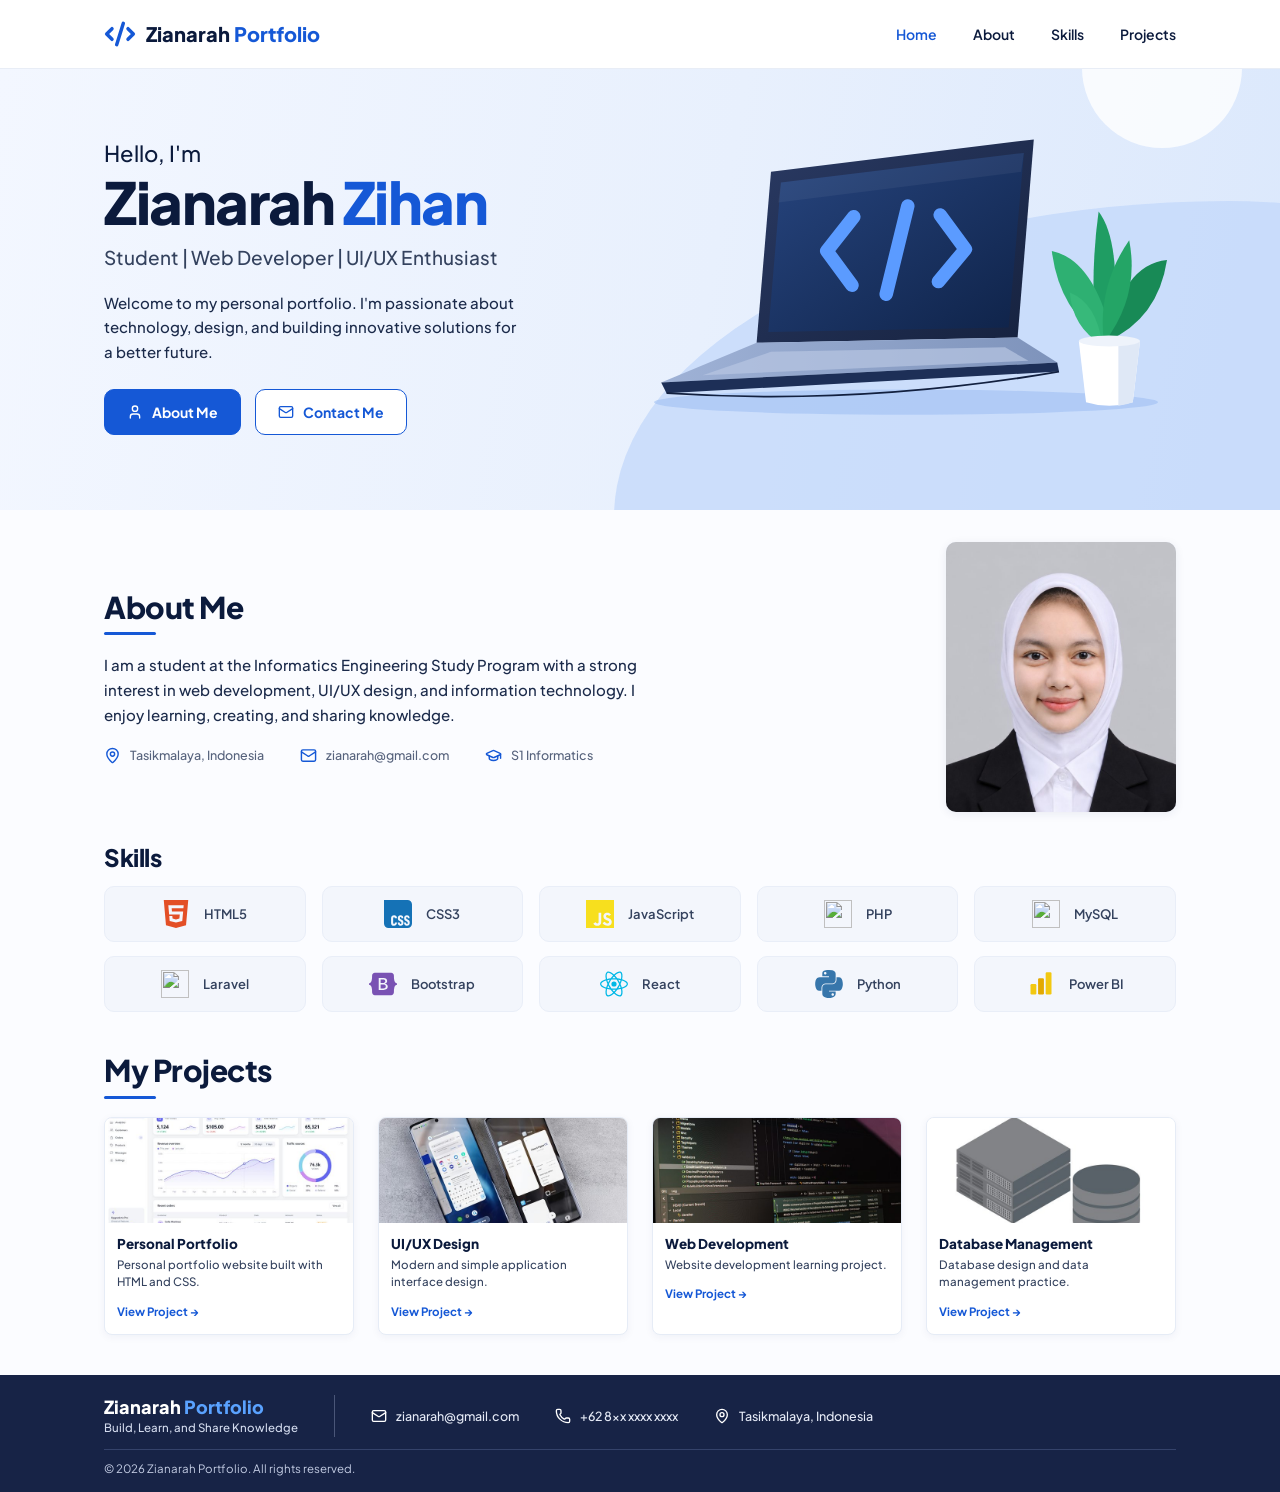
==== index.html @ 9c4b10d5 "Add files via upload" ====
<!DOCTYPE html>
<html lang="en">
<head>
    <meta charset="UTF-8">
    <meta name="viewport" content="width=device-width, initial-scale=1.0">
    <title>Zianarah Portfolio</title>

    <link rel="preconnect" href="https://fonts.googleapis.com">
    <link rel="preconnect" href="https://fonts.gstatic.com" crossorigin>
    <link href="https://fonts.googleapis.com/css2?family=Plus+Jakarta+Sans:wght@400;500;600;700;800&display=swap" rel="stylesheet">
    <link rel="stylesheet" href="css/style.css">
</head>

<body>

    <!-- HEADER -->
    <header class="zianarah_header" id="zianarah_home">
        <div class="zianarah_header_inner">

            <a href="#zianarah_home" class="zianarah_logo">
                <img src="images/icons/logo-code.svg" alt="" class="zianarah_logo_icon">
                <span>Zianarah <em>Portfolio</em></span>
            </a>

            <nav class="zianarah_menu">
                <ul>
                    <li><a href="#zianarah_home" class="zianarah_active">Home</a></li>
                    <li><a href="#zianarah_about">About</a></li>
                    <li><a href="#zianarah_skills">Skills</a></li>
                    <li><a href="#zianarah_projects">Projects</a></li>
                </ul>
            </nav>

        </div>
    </header>


    <!-- HERO -->
    <section class="zianarah_hero">
        <div class="zianarah_hero_inner">

            <div class="zianarah_hero_text">
                <p class="zianarah_intro">Hello, I'm</p>
                <h1>Zianarah <span>Zihan</span></h1>
                <h3>Student | Web Developer | UI/UX Enthusiast</h3>
                <p class="zianarah_description">
                    Welcome to my personal portfolio. I'm passionate about
                    technology, design, and building innovative solutions
                    for a better future.
                </p>

                <div class="zianarah_hero_buttons">
                    <a href="#zianarah_about" class="zianarah_button">
                        <img src="images/icons/user-white.svg" alt="">About Me
                    </a>
                    <a href="mailto:zianarah@gmail.com" class="zianarah_button_outline">
                        <img src="images/icons/mail-blue.svg" alt="">Contact Me
                    </a>
                </div>
            </div>

            <div class="zianarah_hero_image">
                <img src="images/hero-laptop.svg" alt="Laptop with code symbol and a plant">
            </div>

        </div>
    </section>


    <!-- ABOUT ME -->
    <section class="zianarah_about" id="zianarah_about">
        <div class="zianarah_container zianarah_about_inner">

            <div class="zianarah_about_text">
                <h2 class="zianarah_title">About Me</h2>
                <p>
                    I am a student at the Informatics Engineering Study Program
                    with a strong interest in web development, UI/UX design,
                    and information technology. I enjoy learning, creating,
                    and sharing knowledge.
                </p>

                <ul class="zianarah_information">
                    <li><img src="images/icons/pin-blue.svg" alt="">Tasikmalaya, Indonesia</li>
                    <li><img src="images/icons/mail-blue.svg" alt="">zianarah@gmail.com</li>
                    <li><img src="images/icons/cap-blue.svg" alt="">S1 Informatics</li>
                </ul>
            </div>

            <div class="zianarah_profile">
                <img src="images/foto-zianarah.jpg" alt="Photo of Zianarah Zihan">
            </div>

        </div>
    </section>


    <!-- SKILLS -->
    <section class="zianarah_skills" id="zianarah_skills">
        <div class="zianarah_container">

            <h2 class="zianarah_title zianarah_title_plain">Skills</h2>

            <div class="zianarah_skill_container">
                <div class="zianarah_skill_card"><img src="images/icons/html5.svg" alt="">HTML5</div>
                <div class="zianarah_skill_card"><img src="images/icons/css3.svg" alt="">CSS3</div>
                <div class="zianarah_skill_card"><img src="images/icons/javascript.svg" alt="">JavaScript</div>
                <div class="zianarah_skill_card"><img src="images/icons/php.svg" alt="">PHP</div>
                <div class="zianarah_skill_card"><img src="images/icons/mysql.svg" alt="">MySQL</div>
                <div class="zianarah_skill_card"><img src="images/icons/laravel.svg" alt="">Laravel</div>
                <div class="zianarah_skill_card"><img src="images/icons/bootstrap.svg" alt="">Bootstrap</div>
                <div class="zianarah_skill_card"><img src="images/icons/react.svg" alt="">React</div>
                <div class="zianarah_skill_card"><img src="images/icons/python.svg" alt="">Python</div>
                <div class="zianarah_skill_card"><img src="images/icons/powerbi.svg" alt="">Power BI</div>
            </div>

        </div>
    </section>


    <!-- PROJECTS -->
    <section class="zianarah_projects" id="zianarah_projects">
        <div class="zianarah_container">

            <h2 class="zianarah_title">My Projects</h2>

            <div class="zianarah_project_container">

                <div class="zianarah_project_card">
                    <img src="images/project1.jpg" alt="Personal Portfolio">
                    <div class="zianarah_project_info">
                        <h3>Personal Portfolio</h3>
                        <p>Personal portfolio website built with HTML and CSS.</p>
                        <a href="#zianarah_home">View Project &rarr;</a>
                    </div>
                </div>

                <div class="zianarah_project_card">
                    <img src="images/project2.jpg" alt="UI/UX Design">
                    <div class="zianarah_project_info">
                        <h3>UI/UX Design</h3>
                        <p>Modern and simple application interface design.</p>
                        <a href="#zianarah_home">View Project &rarr;</a>
                    </div>
                </div>

                <div class="zianarah_project_card">
                    <img src="images/project3.jpg" alt="Web Development">
                    <div class="zianarah_project_info">
                        <h3>Web Development</h3>
                        <p>Website development learning project.</p>
                        <a href="#zianarah_home">View Project &rarr;</a>
                    </div>
                </div>

                <div class="zianarah_project_card">
                    <img src="images/project4.jpg" alt="Database Management">
                    <div class="zianarah_project_info">
                        <h3>Database Management</h3>
                        <p>Database design and data management practice.</p>
                        <a href="#zianarah_home">View Project &rarr;</a>
                    </div>
                </div>

            </div>

        </div>
    </section>


    <!-- FOOTER -->
    <footer class="zianarah_footer">
        <div class="zianarah_container">

            <div class="zianarah_footer_content">
                <div class="zianarah_footer_brand">
                    <h3>Zianarah <span>Portfolio</span></h3>
                    <p>Build, Learn, and Share Knowledge</p>
                </div>

                <ul class="zianarah_footer_contact">
                    <li><img src="images/icons/mail-white.svg" alt="">zianarah@gmail.com</li>
                    <li><img src="images/icons/phone-white.svg" alt="">+62 8xx xxxx xxxx</li>
                    <li><img src="images/icons/pin-white.svg" alt="">Tasikmalaya, Indonesia</li>
                </ul>
            </div>

            <p class="zianarah_copyright">&copy; 2026 Zianarah Portfolio. All rights reserved.</p>

        </div>
    </footer>

</body>
</html>
---- css/style.css ----
/* ==========================================
   PORTFOLIO ZIANARAH ZIHAN
   Semua class dan id memakai awalan "zianarah_"
========================================== */

/* ---------- RESET & DASAR ---------- */
* {
    margin: 0;
    padding: 0;
    box-sizing: border-box;
}

html {
    scroll-behavior: smooth;
    scroll-padding-top: 76px;
}

body {
    font-family: "Plus Jakarta Sans", "Segoe UI", Arial, sans-serif;
    background-color: #fbfcff;
    color: #0f1b3d;
    line-height: 1.6;
}

img {
    max-width: 100%;
    display: block;
}

ul {
    list-style: none;
}

a:focus-visible {
    outline: 3px solid #1558d6;
    outline-offset: 3px;
}

.zianarah_container {
    width: 100%;
    max-width: 1120px;
    margin: 0 auto;
    padding: 0 24px;
}


/* ---------- HEADER ---------- */
.zianarah_header {
    position: sticky;
    top: 0;
    z-index: 100;
    height: 68px;
    background-color: #ffffff;
    box-shadow: 0 1px 0 #e8edf6;
}

.zianarah_header_inner {
    max-width: 1120px;
    height: 100%;
    margin: 0 auto;
    padding: 0 24px;
    display: flex;
    align-items: center;
    justify-content: space-between;
}

.zianarah_logo {
    display: flex;
    align-items: center;
    gap: 10px;
    text-decoration: none;
    font-size: 20px;
    font-weight: 800;
    color: #0b1a3c;
}

.zianarah_logo_icon {
    width: 32px;
    height: 32px;
}

.zianarah_logo em {
    font-style: normal;
    color: #1558d6;
}

.zianarah_menu ul {
    display: flex;
    gap: 36px;
}

.zianarah_menu a {
    text-decoration: none;
    font-size: 14px;
    font-weight: 600;
    color: #0b1a3c;
    transition: color 0.2s;
}

.zianarah_menu a:hover,
.zianarah_menu a.zianarah_active {
    color: #1558d6;
}


/* ---------- HERO ---------- */
.zianarah_hero {
    position: relative;
    overflow: hidden;
    background: linear-gradient(100deg, #f3f7ff 0%, #e8f0fd 55%, #dbe8fc 100%);
}

/* bentuk lengkung biru di sisi kanan */
.zianarah_hero::before {
    content: "";
    position: absolute;
    left: 48%;
    top: 30%;
    width: 80%;
    height: 130%;
    background-color: #c3d8fb;
    border-radius: 60% 40% 0 0 / 55% 45% 0 0;
    opacity: 0.75;
}

.zianarah_hero::after {
    content: "";
    position: absolute;
    right: 3%;
    top: -80px;
    width: 160px;
    height: 160px;
    background-color: #ffffff;
    border-radius: 50%;
    opacity: 0.8;
}

.zianarah_hero_inner {
    position: relative;
    z-index: 1;
    max-width: 1120px;
    margin: 0 auto;
    padding: 48px 24px 52px;
    display: flex;
    align-items: center;
    justify-content: space-between;
    gap: 30px;
}

.zianarah_hero_text {
    flex: 1;
    max-width: 520px;
}

.zianarah_intro {
    font-size: 22px;
    font-weight: 500;
    color: #0b1a3c;
    line-height: 1.3;
}

.zianarah_hero h1 {
    font-size: 58px;
    line-height: 1.15;
    font-weight: 800;
    letter-spacing: -1.5px;
    color: #0b1a3c;
    margin: 2px 0 6px;
}

.zianarah_hero h1 span {
    color: #1558d6;
}

.zianarah_hero h3 {
    font-size: 19px;
    font-weight: 500;
    color: #34425e;
    margin-bottom: 18px;
}

.zianarah_description {
    font-size: 15px;
    font-weight: 500;
    line-height: 1.65;
    color: #1b2a4a;
    max-width: 420px;
    margin-bottom: 24px;
}

.zianarah_hero_buttons {
    display: flex;
    flex-wrap: wrap;
    gap: 14px;
}

.zianarah_button,
.zianarah_button_outline {
    display: inline-flex;
    align-items: center;
    gap: 9px;
    padding: 11px 22px;
    border-radius: 10px;
    font-size: 14px;
    font-weight: 700;
    text-decoration: none;
    transition: transform 0.2s, background-color 0.2s;
}

.zianarah_button img,
.zianarah_button_outline img {
    width: 16px;
    height: 16px;
}

.zianarah_button {
    background-color: #1558d6;
    color: #ffffff;
    border: 1.5px solid #1558d6;
}

.zianarah_button:hover {
    background-color: #0f46b0;
    transform: translateY(-2px);
}

.zianarah_button_outline {
    background-color: #ffffff;
    color: #1558d6;
    border: 1.5px solid #1558d6;
}

.zianarah_button_outline:hover {
    background-color: #eef4ff;
    transform: translateY(-2px);
}

.zianarah_hero_image {
    flex: 0 0 540px;
    max-width: 540px;
}

.zianarah_hero_image img {
    width: 100%;
    height: auto;
}


/* ---------- JUDUL SECTION ---------- */
.zianarah_title {
    font-size: 30px;
    font-weight: 800;
    letter-spacing: -0.5px;
    color: #0b1a3c;
    line-height: 1.25;
    margin-bottom: 18px;
}

/* garis biru kecil di bawah judul */
.zianarah_title::after {
    content: "";
    display: block;
    width: 52px;
    height: 3px;
    margin-top: 6px;
    background-color: #1558d6;
    border-radius: 3px;
}

.zianarah_title_plain {
    font-size: 24px;
    margin-bottom: 14px;
}

.zianarah_title_plain::after {
    display: none;
}


/* ---------- ABOUT ME ---------- */
.zianarah_about {
    padding: 32px 0 8px;
}

.zianarah_about_inner {
    display: flex;
    align-items: center;
    justify-content: space-between;
    gap: 40px;
}

.zianarah_about_text {
    flex: 1;
    max-width: 560px;
}

.zianarah_about_text p {
    font-size: 15px;
    font-weight: 500;
    line-height: 1.65;
    color: #1b2a4a;
    margin-bottom: 18px;
}

.zianarah_information {
    display: flex;
    flex-wrap: wrap;
    gap: 10px 36px;
}

.zianarah_information li {
    display: flex;
    align-items: center;
    gap: 9px;
    font-size: 12.5px;
    font-weight: 500;
    color: #56627c;
}

.zianarah_information img {
    width: 17px;
    height: 17px;
}

.zianarah_profile {
    flex: 0 0 230px;
    height: 270px;
    border-radius: 10px;
    overflow: hidden;
    background-color: #dfe5f2;
    box-shadow: 0 2px 10px rgba(21, 40, 90, 0.08);
}

.zianarah_profile img {
    width: 100%;
    height: 100%;
    object-fit: cover;
    object-position: center top;
}


/* ---------- SKILLS ---------- */
.zianarah_skills {
    padding: 22px 0 14px;
}

.zianarah_skill_container {
    display: grid;
    grid-template-columns: repeat(5, 1fr);
    gap: 14px 16px;
}

.zianarah_skill_card {
    height: 56px;
    display: flex;
    align-items: center;
    justify-content: center;
    gap: 14px;
    background-color: #f3f6fc;
    border: 1px solid #e9eef8;
    border-radius: 10px;
    font-size: 13px;
    font-weight: 600;
    color: #34425e;
    transition: transform 0.2s, box-shadow 0.2s;
}

.zianarah_skill_card img {
    width: 28px;
    height: 28px;
}

.zianarah_skill_card:hover {
    transform: translateY(-3px);
    box-shadow: 0 6px 16px rgba(21, 88, 214, 0.1);
}


/* ---------- PROJECTS ---------- */
.zianarah_projects {
    padding: 26px 0 40px;
}

.zianarah_project_container {
    display: grid;
    grid-template-columns: repeat(4, minmax(0, 1fr));
    gap: 24px;
}

.zianarah_project_card {
    background-color: #ffffff;
    border: 1px solid #e6ecf6;
    border-radius: 8px;
    overflow: hidden;
    box-shadow: 0 2px 8px rgba(21, 40, 90, 0.05);
    transition: transform 0.2s, box-shadow 0.2s;
}

.zianarah_project_card:hover {
    transform: translateY(-4px);
    box-shadow: 0 8px 20px rgba(21, 40, 90, 0.1);
}

.zianarah_project_card img {
    width: 100%;
    height: 105px;
    object-fit: cover;
}

.zianarah_project_info {
    padding: 10px 12px 12px;
}

.zianarah_project_info h3 {
    font-size: 13.5px;
    font-weight: 800;
    color: #0b1a3c;
    margin-bottom: 2px;
}

.zianarah_project_info p {
    font-size: 11.5px;
    font-weight: 500;
    line-height: 1.5;
    color: #34425e;
    margin-bottom: 6px;
}

.zianarah_project_info a {
    font-size: 11.5px;
    font-weight: 700;
    color: #1558d6;
    text-decoration: none;
}

.zianarah_project_info a:hover {
    text-decoration: underline;
}


/* ---------- FOOTER ---------- */
.zianarah_footer {
    background-color: #172346;
    color: #ffffff;
    padding: 20px 0 14px;
}

.zianarah_footer_content {
    display: flex;
    align-items: center;
    gap: 36px;
    padding-bottom: 12px;
}

.zianarah_footer_brand {
    padding-right: 36px;
    border-right: 1.5px solid #4a5678;
}

.zianarah_footer_brand h3 {
    font-size: 18px;
    font-weight: 800;
    line-height: 1.3;
    color: #ffffff;
}

.zianarah_footer_brand h3 span {
    color: #5aa2ff;
}

.zianarah_footer_brand p {
    font-size: 11.5px;
    font-weight: 500;
    color: #d3dbee;
}

.zianarah_footer_contact {
    display: flex;
    flex-wrap: wrap;
    gap: 10px 36px;
}

.zianarah_footer_contact li {
    display: flex;
    align-items: center;
    gap: 9px;
    font-size: 12.5px;
    font-weight: 500;
    color: #e6ebf7;
}

.zianarah_footer_contact img {
    width: 16px;
    height: 16px;
}

.zianarah_copyright {
    border-top: 1px solid #34426a;
    padding-top: 10px;
    font-size: 11.5px;
    color: #c4cde4;
}


/* ---------- RESPONSIVE TABLET ---------- */
@media screen and (max-width: 960px) {
    .zianarah_hero_inner {
        flex-direction: column-reverse;
        text-align: center;
        padding-top: 36px;
    }

    .zianarah_hero_text {
        max-width: 560px;
    }

    .zianarah_description {
        margin-left: auto;
        margin-right: auto;
    }

    .zianarah_hero_buttons {
        justify-content: center;
    }

    .zianarah_hero_image {
        flex: none;
        width: 100%;
        max-width: 440px;
    }

    .zianarah_skill_container {
        grid-template-columns: repeat(3, 1fr);
    }

    .zianarah_project_container {
        grid-template-columns: repeat(2, minmax(0, 1fr));
    }
}


/* ---------- RESPONSIVE HP ---------- */
@media screen and (max-width: 600px) {
    .zianarah_header {
        height: auto;
    }

    .zianarah_header_inner {
        flex-direction: column;
        gap: 8px;
        padding: 12px 16px;
    }

    .zianarah_menu ul {
        gap: 22px;
    }

    .zianarah_hero h1 {
        font-size: 40px;
    }

    .zianarah_about_inner {
        flex-direction: column-reverse;
        align-items: flex-start;
    }

    .zianarah_profile {
        flex: none;
        width: 100%;
        max-width: 260px;
        height: auto;
        aspect-ratio: 230 / 270;
    }

    .zianarah_skill_container {
        grid-template-columns: repeat(2, 1fr);
    }

    .zianarah_project_container {
        grid-template-columns: 1fr;
    }

    .zianarah_footer_content {
        flex-direction: column;
        align-items: flex-start;
        gap: 14px;
    }

    .zianarah_footer_brand {
        padding-right: 0;
        border-right: 0;
    }
}
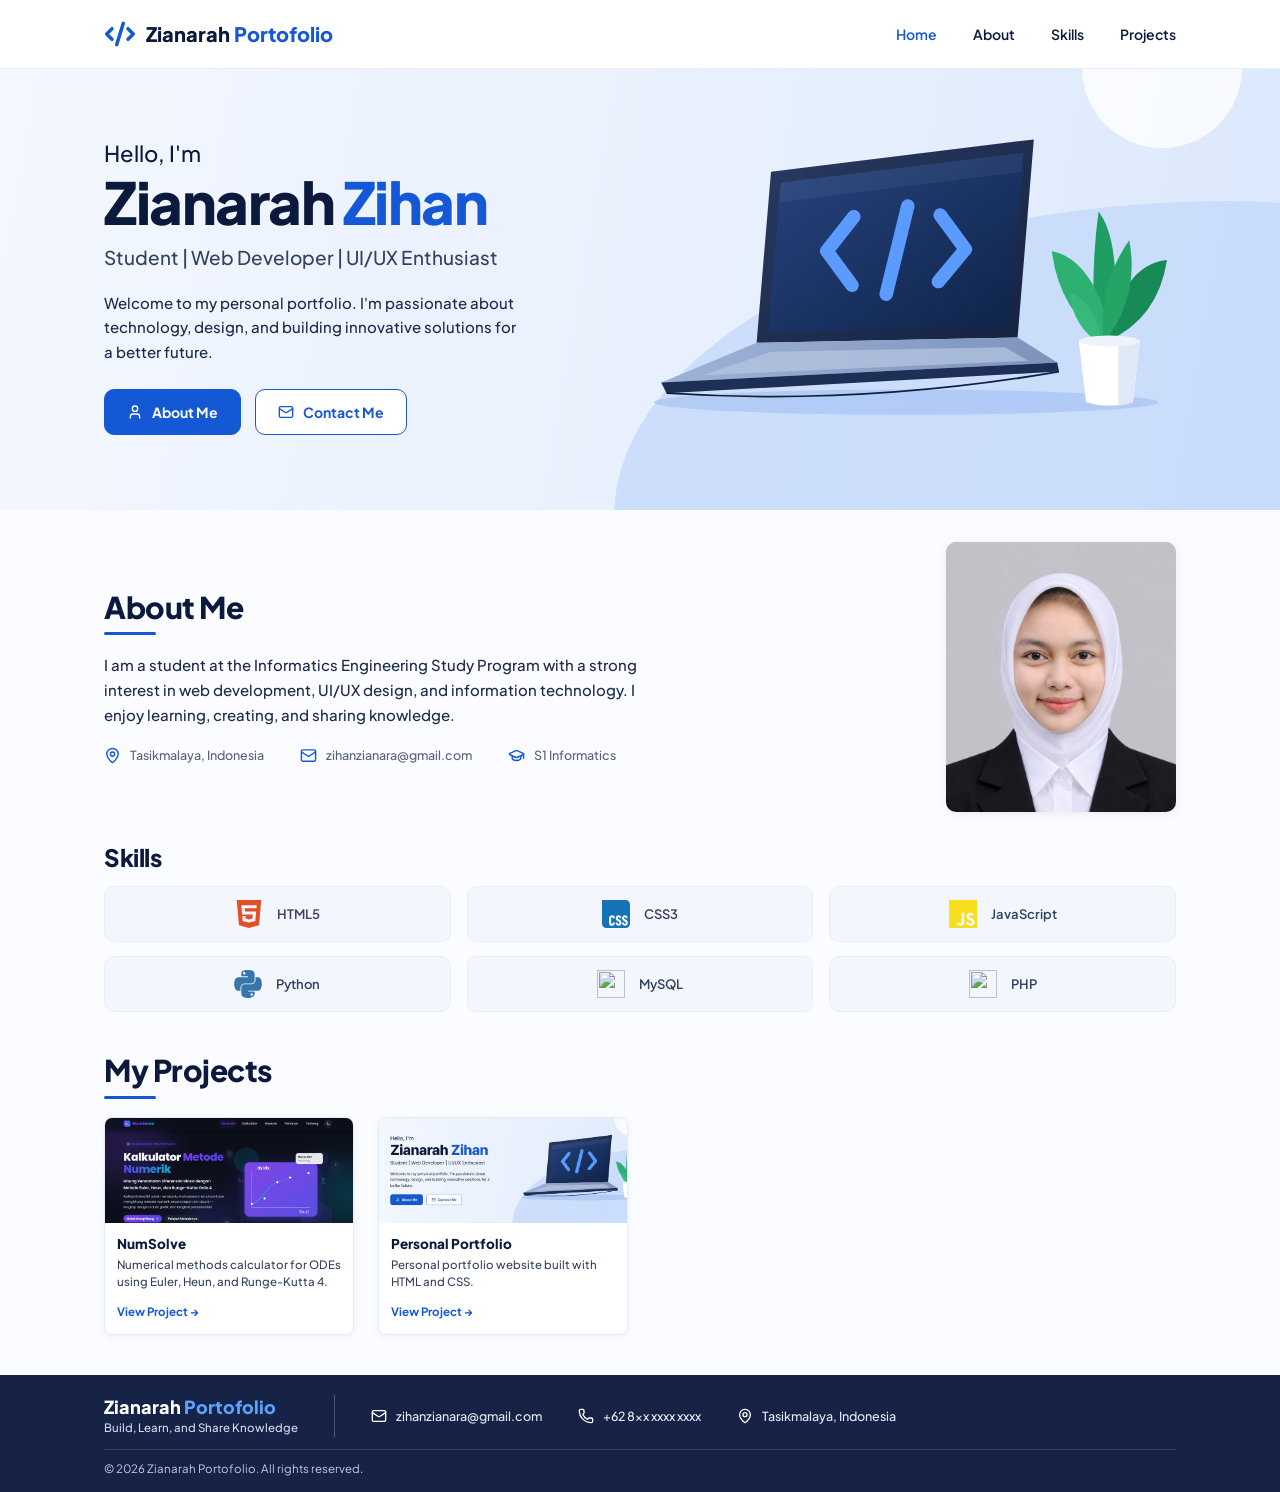
==== commit 83ebfc62: "Add files via upload" ====
--- a/index.html
+++ b/index.html
@@ -3,7 +3,7 @@
 <head>
     <meta charset="UTF-8">
     <meta name="viewport" content="width=device-width, initial-scale=1.0">
-    <title>Zianarah Portfolio</title>
+    <title>Zianarah Portofolio</title>
 
     <link rel="preconnect" href="https://fonts.googleapis.com">
     <link rel="preconnect" href="https://fonts.gstatic.com" crossorigin>
@@ -19,7 +19,7 @@
 
             <a href="#zianarah_home" class="zianarah_logo">
                 <img src="images/icons/logo-code.svg" alt="" class="zianarah_logo_icon">
-                <span>Zianarah <em>Portfolio</em></span>
+                <span>Zianarah <em>Portofolio</em></span>
             </a>
 
             <nav class="zianarah_menu">
@@ -53,7 +53,7 @@
                     <a href="#zianarah_about" class="zianarah_button">
                         <img src="images/icons/user-white.svg" alt="">About Me
                     </a>
-                    <a href="mailto:zianarah@gmail.com" class="zianarah_button_outline">
+                    <a href="mailto:zihanzianara@gmail.com" class="zianarah_button_outline">
                         <img src="images/icons/mail-blue.svg" alt="">Contact Me
                     </a>
                 </div>
@@ -82,7 +82,7 @@
 
                 <ul class="zianarah_information">
                     <li><img src="images/icons/pin-blue.svg" alt="">Tasikmalaya, Indonesia</li>
-                    <li><img src="images/icons/mail-blue.svg" alt="">zianarah@gmail.com</li>
+                    <li><img src="images/icons/mail-blue.svg" alt="">zihanzianara@gmail.com</li>
                     <li><img src="images/icons/cap-blue.svg" alt="">S1 Informatics</li>
                 </ul>
             </div>
@@ -105,13 +105,9 @@
                 <div class="zianarah_skill_card"><img src="images/icons/html5.svg" alt="">HTML5</div>
                 <div class="zianarah_skill_card"><img src="images/icons/css3.svg" alt="">CSS3</div>
                 <div class="zianarah_skill_card"><img src="images/icons/javascript.svg" alt="">JavaScript</div>
+                <div class="zianarah_skill_card"><img src="images/icons/python.svg" alt="">Python</div>
+                <div class="zianarah_skill_card"><img src="images/icons/mysql.svg" alt="">MySQL</div>
                 <div class="zianarah_skill_card"><img src="images/icons/php.svg" alt="">PHP</div>
-                <div class="zianarah_skill_card"><img src="images/icons/mysql.svg" alt="">MySQL</div>
-                <div class="zianarah_skill_card"><img src="images/icons/laravel.svg" alt="">Laravel</div>
-                <div class="zianarah_skill_card"><img src="images/icons/bootstrap.svg" alt="">Bootstrap</div>
-                <div class="zianarah_skill_card"><img src="images/icons/react.svg" alt="">React</div>
-                <div class="zianarah_skill_card"><img src="images/icons/python.svg" alt="">Python</div>
-                <div class="zianarah_skill_card"><img src="images/icons/powerbi.svg" alt="">Power BI</div>
             </div>
 
         </div>
@@ -127,38 +123,20 @@
             <div class="zianarah_project_container">
 
                 <div class="zianarah_project_card">
-                    <img src="images/project1.jpg" alt="Personal Portfolio">
+                    <img src="images/project-numsolve.jpg" alt="NumSolve numerical methods calculator">
                     <div class="zianarah_project_info">
-                        <h3>Personal Portfolio</h3>
-                        <p>Personal portfolio website built with HTML and CSS.</p>
-                        <a href="#zianarah_home">View Project &rarr;</a>
+                        <h3>NumSolve</h3>
+                        <p>Numerical methods calculator for ODEs using Euler, Heun, and Runge-Kutta 4.</p>
+                        <a href="https://zianarah.github.io/numsolve/" target="_blank" rel="noopener">View Project &rarr;</a>
                     </div>
                 </div>
 
                 <div class="zianarah_project_card">
-                    <img src="images/project2.jpg" alt="UI/UX Design">
+                    <img src="images/project-portfolio.jpg" alt="Personal portfolio website">
                     <div class="zianarah_project_info">
-                        <h3>UI/UX Design</h3>
-                        <p>Modern and simple application interface design.</p>
-                        <a href="#zianarah_home">View Project &rarr;</a>
-                    </div>
-                </div>
-
-                <div class="zianarah_project_card">
-                    <img src="images/project3.jpg" alt="Web Development">
-                    <div class="zianarah_project_info">
-                        <h3>Web Development</h3>
-                        <p>Website development learning project.</p>
-                        <a href="#zianarah_home">View Project &rarr;</a>
-                    </div>
-                </div>
-
-                <div class="zianarah_project_card">
-                    <img src="images/project4.jpg" alt="Database Management">
-                    <div class="zianarah_project_info">
-                        <h3>Database Management</h3>
-                        <p>Database design and data management practice.</p>
-                        <a href="#zianarah_home">View Project &rarr;</a>
+                        <h3>Personal Portfolio</h3>
+                        <p>Personal portfolio website built with HTML and CSS.</p>
+                        <a href="https://zianarah.github.io/portofolio-zianarah/" target="_blank" rel="noopener">View Project &rarr;</a>
                     </div>
                 </div>
 
@@ -174,18 +152,18 @@
 
             <div class="zianarah_footer_content">
                 <div class="zianarah_footer_brand">
-                    <h3>Zianarah <span>Portfolio</span></h3>
+                    <h3>Zianarah <span>Portofolio</span></h3>
                     <p>Build, Learn, and Share Knowledge</p>
                 </div>
 
                 <ul class="zianarah_footer_contact">
-                    <li><img src="images/icons/mail-white.svg" alt="">zianarah@gmail.com</li>
+                    <li><img src="images/icons/mail-white.svg" alt="">zihanzianara@gmail.com</li>
                     <li><img src="images/icons/phone-white.svg" alt="">+62 8xx xxxx xxxx</li>
                     <li><img src="images/icons/pin-white.svg" alt="">Tasikmalaya, Indonesia</li>
                 </ul>
             </div>
 
-            <p class="zianarah_copyright">&copy; 2026 Zianarah Portfolio. All rights reserved.</p>
+            <p class="zianarah_copyright">&copy; 2026 Zianarah Portofolio. All rights reserved.</p>
 
         </div>
     </footer>
--- a/css/style.css
+++ b/css/style.css
@@ -346,7 +346,7 @@
 
 .zianarah_skill_container {
     display: grid;
-    grid-template-columns: repeat(5, 1fr);
+    grid-template-columns: repeat(3, 1fr);
     gap: 14px 16px;
 }
 
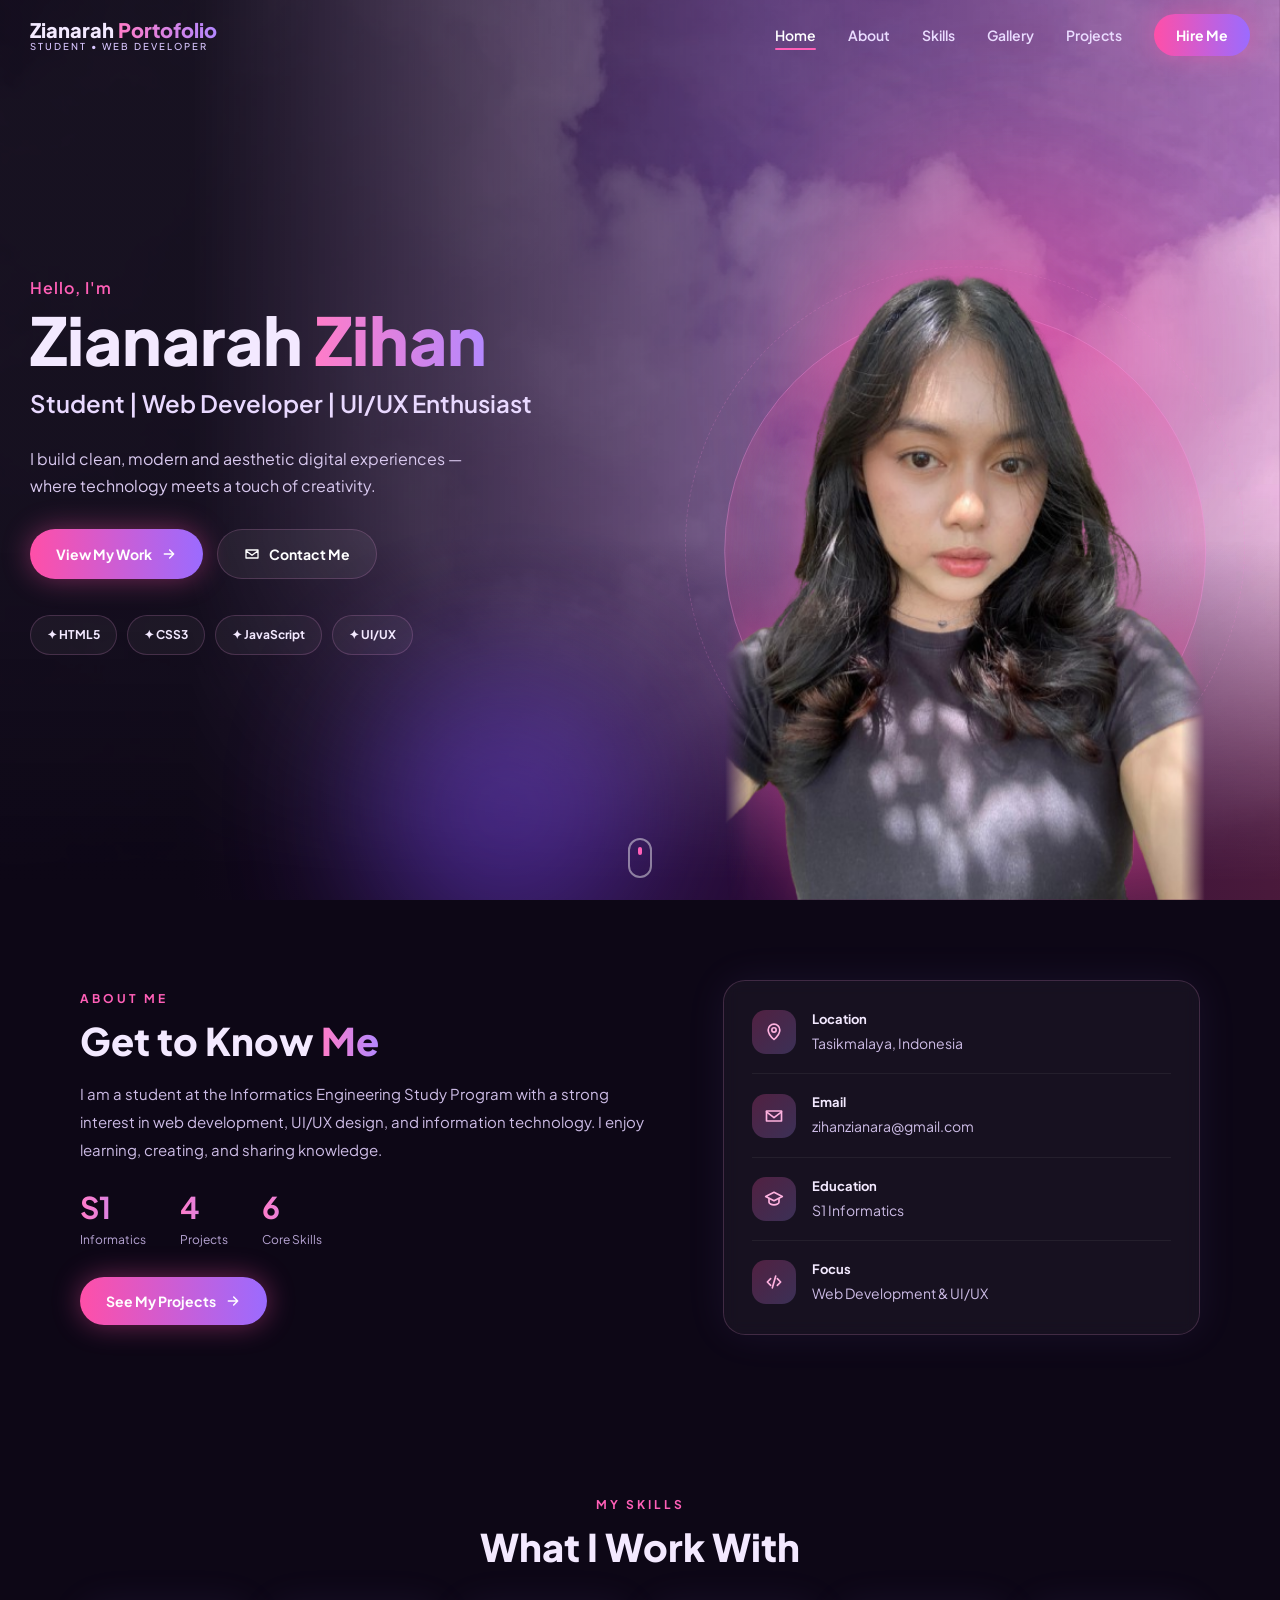
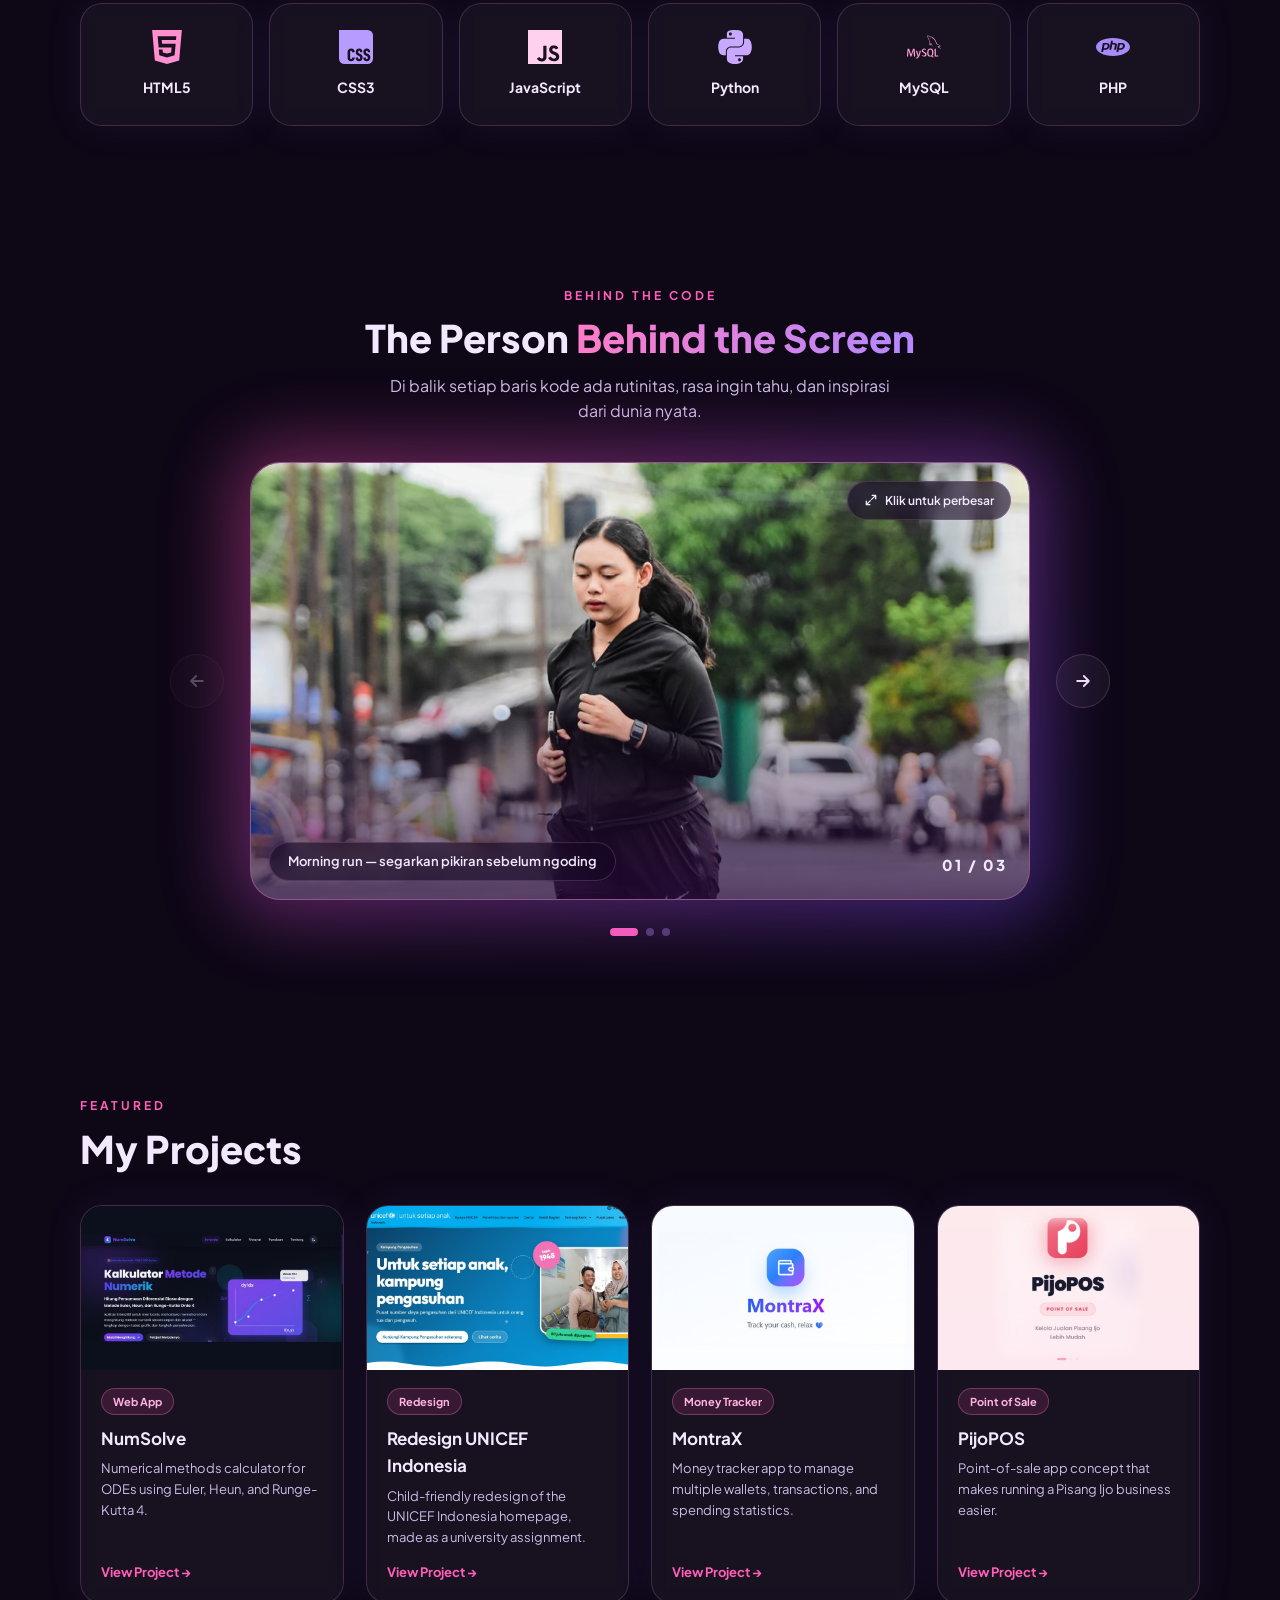
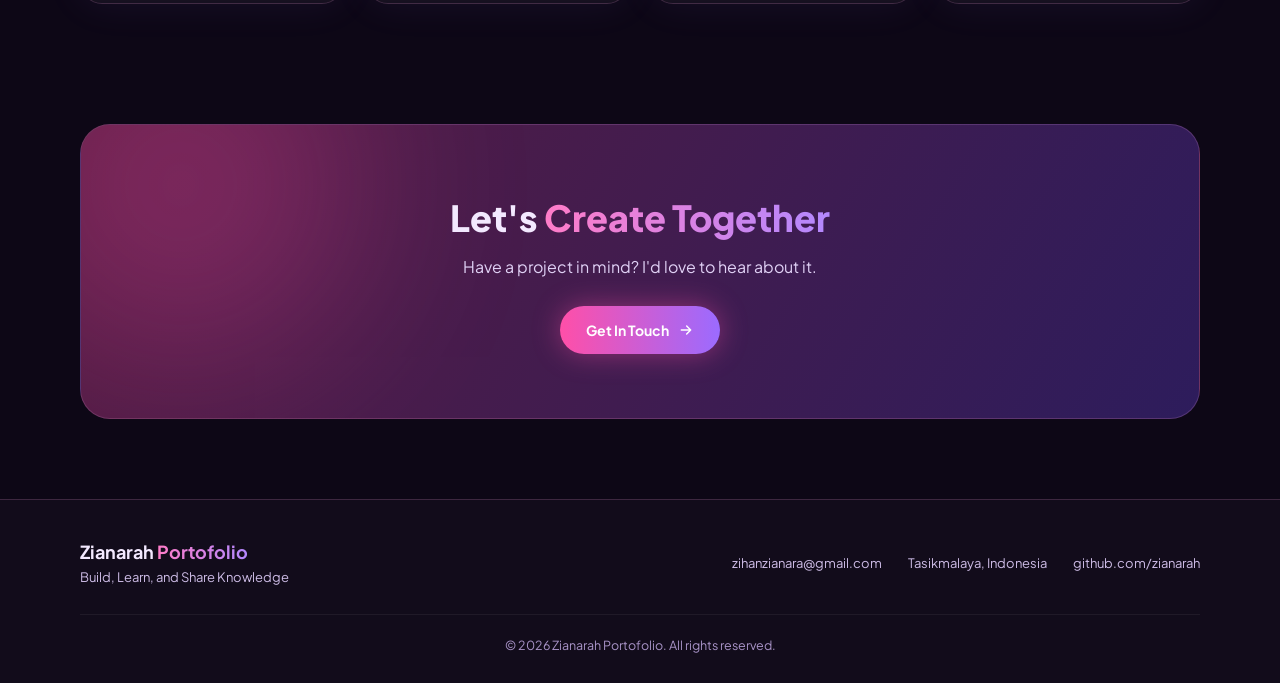
==== commit 3bd411ac: "Add files via upload" ====
--- a/index.html
+++ b/index.html
@@ -1,9 +1,11 @@
 <!DOCTYPE html>
-<html lang="en">
+<html lang="id">
 <head>
     <meta charset="UTF-8">
     <meta name="viewport" content="width=device-width, initial-scale=1.0">
-    <title>Zianarah Portofolio</title>
+    <title>Zianarah Zihan | Portofolio</title>
+    <meta name="description" content="Portofolio Zianarah Zihan — Student, Web Developer, UI/UX Enthusiast.">
+    <meta name="theme-color" content="#0d0716">
 
     <link rel="preconnect" href="https://fonts.googleapis.com">
     <link rel="preconnect" href="https://fonts.gstatic.com" crossorigin>
@@ -13,21 +15,31 @@
 
 <body>
 
-    <!-- HEADER -->
-    <header class="zianarah_header" id="zianarah_home">
+    <div class="zianarah_progress" id="zianarah_progress" aria-hidden="true"></div>
+
+    <!-- ================= HEADER ================= -->
+    <header class="zianarah_header" id="zianarah_header">
         <div class="zianarah_header_inner">
 
             <a href="#zianarah_home" class="zianarah_logo">
-                <img src="images/icons/logo-code.svg" alt="" class="zianarah_logo_icon">
-                <span>Zianarah <em>Portofolio</em></span>
+                <span class="zianarah_logo_text">Zianarah <em>Portofolio</em>
+                    <small>Student &bull; Web Developer</small>
+                </span>
             </a>
 
-            <nav class="zianarah_menu">
+            <button class="zianarah_menu_toggle" id="zianarah_menu_toggle" type="button"
+                    aria-label="Buka menu" aria-expanded="false" aria-controls="zianarah_menu">
+                <span></span><span></span><span></span>
+            </button>
+
+            <nav class="zianarah_menu" id="zianarah_menu" aria-label="Menu utama">
                 <ul>
-                    <li><a href="#zianarah_home" class="zianarah_active">Home</a></li>
-                    <li><a href="#zianarah_about">About</a></li>
-                    <li><a href="#zianarah_skills">Skills</a></li>
-                    <li><a href="#zianarah_projects">Projects</a></li>
+                    <li><a href="#zianarah_home" class="zianarah_menu_link zianarah_active">Home</a></li>
+                    <li><a href="#zianarah_about" class="zianarah_menu_link">About</a></li>
+                    <li><a href="#zianarah_skills" class="zianarah_menu_link">Skills</a></li>
+                    <li><a href="#zianarah_gallery" class="zianarah_menu_link">Gallery</a></li>
+                    <li><a href="#zianarah_projects" class="zianarah_menu_link">Projects</a></li>
+                    <li><a href="#zianarah_contact" class="zianarah_button zianarah_button_small">Hire Me</a></li>
                 </ul>
             </nav>
 
@@ -35,131 +47,263 @@
     </header>
 
 
-    <!-- HERO -->
-    <section class="zianarah_hero">
+    <main>
+
+    <!-- ================= HERO ================= -->
+    <section class="zianarah_hero" id="zianarah_home">
+        <div class="zianarah_hero_bg" data-speed="0.15"></div>
+        <div class="zianarah_hero_tint"></div>
+        <div class="zianarah_orb zianarah_orb_pink" data-speed="-0.08"></div>
+        <div class="zianarah_orb zianarah_orb_violet" data-speed="0.1"></div>
+
         <div class="zianarah_hero_inner">
 
             <div class="zianarah_hero_text">
-                <p class="zianarah_intro">Hello, I'm</p>
-                <h1>Zianarah <span>Zihan</span></h1>
-                <h3>Student | Web Developer | UI/UX Enthusiast</h3>
-                <p class="zianarah_description">
-                    Welcome to my personal portfolio. I'm passionate about
-                    technology, design, and building innovative solutions
-                    for a better future.
+                <p class="zianarah_intro zianarah_hero_in" style="--d:.05s">Hello, I'm</p>
+                <h1 class="zianarah_hero_in" style="--d:.15s">Zianarah <span class="zianarah_grad">Zihan</span></h1>
+                <h3 class="zianarah_hero_in" style="--d:.25s">Student | Web Developer | UI/UX Enthusiast</h3>
+                <p class="zianarah_description zianarah_hero_in" style="--d:.35s">
+                    I build clean, modern and aesthetic digital experiences &mdash;
+                    where technology meets a touch of creativity.
                 </p>
 
-                <div class="zianarah_hero_buttons">
-                    <a href="#zianarah_about" class="zianarah_button">
-                        <img src="images/icons/user-white.svg" alt="">About Me
-                    </a>
-                    <a href="mailto:zihanzianara@gmail.com" class="zianarah_button_outline">
-                        <img src="images/icons/mail-blue.svg" alt="">Contact Me
+                <div class="zianarah_hero_buttons zianarah_hero_in" style="--d:.45s">
+                    <a href="#zianarah_projects" class="zianarah_button">View My Work
+                        <svg viewBox="0 0 24 24" width="16" height="16" aria-hidden="true"><path d="M5 12h14M13 6l6 6-6 6" fill="none" stroke="currentColor" stroke-width="2.2" stroke-linecap="round" stroke-linejoin="round"/></svg>
+                    </a>
+                    <a href="mailto:zihanzianara@gmail.com" class="zianarah_button zianarah_button_outline zianarah_mail">
+                        <svg viewBox="0 0 24 24" width="16" height="16" aria-hidden="true"><path d="M3 6h18v12H3zM3 7l9 7 9-7" fill="none" stroke="currentColor" stroke-width="2" stroke-linejoin="round"/></svg>
+                        Contact Me
                     </a>
                 </div>
+
+                <ul class="zianarah_chips zianarah_hero_in" style="--d:.55s">
+                    <li>&#10022; HTML5</li><li>&#10022; CSS3</li><li>&#10022; JavaScript</li><li>&#10022; UI/UX</li>
+                </ul>
             </div>
 
             <div class="zianarah_hero_image">
-                <img src="images/hero-laptop.svg" alt="Laptop with code symbol and a plant">
-            </div>
-
-        </div>
-    </section>
-
-
-    <!-- ABOUT ME -->
+                <div class="zianarah_ring zianarah_ring_outer"></div>
+                <div class="zianarah_ring zianarah_ring_inner"></div>
+                <img src="images/hero-zianarah.png" alt="Foto Zianarah Zihan" class="zianarah_hero_photo" data-speed="-0.05" width="433" height="577">
+            </div>
+
+        </div>
+
+        <a href="#zianarah_about" class="zianarah_scroll_hint" aria-label="Scroll ke bawah"><span></span></a>
+    </section>
+
+
+    <!-- ================= ABOUT ME ================= -->
     <section class="zianarah_about" id="zianarah_about">
         <div class="zianarah_container zianarah_about_inner">
 
             <div class="zianarah_about_text">
-                <h2 class="zianarah_title">About Me</h2>
-                <p>
+                <p class="zianarah_label zianarah_reveal">ABOUT ME</p>
+                <h2 class="zianarah_title zianarah_reveal" style="--d:.08s">Get to Know <span class="zianarah_grad">Me</span></h2>
+                <p class="zianarah_reveal" style="--d:.16s">
                     I am a student at the Informatics Engineering Study Program
                     with a strong interest in web development, UI/UX design,
                     and information technology. I enjoy learning, creating,
                     and sharing knowledge.
                 </p>
 
-                <ul class="zianarah_information">
-                    <li><img src="images/icons/pin-blue.svg" alt="">Tasikmalaya, Indonesia</li>
-                    <li><img src="images/icons/mail-blue.svg" alt="">zihanzianara@gmail.com</li>
-                    <li><img src="images/icons/cap-blue.svg" alt="">S1 Informatics</li>
-                </ul>
-            </div>
-
-            <div class="zianarah_profile">
-                <img src="images/foto-zianarah.jpg" alt="Photo of Zianarah Zihan">
-            </div>
-
-        </div>
-    </section>
-
-
-    <!-- SKILLS -->
+                <div class="zianarah_stats zianarah_reveal" style="--d:.24s">
+                    <div><b class="zianarah_grad">S1</b><span>Informatics</span></div>
+                    <div><b class="zianarah_grad zianarah_count" data-count="4">0</b><span>Projects</span></div>
+                    <div><b class="zianarah_grad zianarah_count" data-count="6">0</b><span>Core Skills</span></div>
+                </div>
+
+                <a href="#zianarah_projects" class="zianarah_button zianarah_reveal" style="--d:.32s">See My Projects
+                    <svg viewBox="0 0 24 24" width="16" height="16" aria-hidden="true"><path d="M5 12h14M13 6l6 6-6 6" fill="none" stroke="currentColor" stroke-width="2.2" stroke-linecap="round" stroke-linejoin="round"/></svg>
+                </a>
+            </div>
+
+            <ul class="zianarah_information zianarah_glass zianarah_reveal zianarah_reveal_right">
+                <li>
+                    <span class="zianarah_icon" aria-hidden="true"><svg viewBox="0 0 24 24"><path d="M12 21s7-6.2 7-11.5A7 7 0 0 0 5 9.5C5 14.8 12 21 12 21z"/><circle cx="12" cy="9.5" r="2.6"/></svg></span>
+                    <p><b>Location</b><span>Tasikmalaya, Indonesia</span></p>
+                </li>
+                <li>
+                    <span class="zianarah_icon" aria-hidden="true"><svg viewBox="0 0 24 24"><path d="M3 6h18v12H3z"/><path d="M3 7l9 7 9-7"/></svg></span>
+                    <p><b>Email</b><span>zihanzianara@gmail.com</span></p>
+                </li>
+                <li>
+                    <span class="zianarah_icon" aria-hidden="true"><svg viewBox="0 0 24 24"><path d="M2 9l10-5 10 5-10 5z"/><path d="M6 11.5V16c0 1.5 2.7 3 6 3s6-1.5 6-3v-4.5"/></svg></span>
+                    <p><b>Education</b><span>S1 Informatics</span></p>
+                </li>
+                <li>
+                    <span class="zianarah_icon" aria-hidden="true"><svg viewBox="0 0 24 24"><path d="M8 8l-4 4 4 4M16 8l4 4-4 4M14 5l-4 14"/></svg></span>
+                    <p><b>Focus</b><span>Web Development &amp; UI/UX</span></p>
+                </li>
+            </ul>
+
+        </div>
+    </section>
+
+
+    <!-- ================= SKILLS ================= -->
     <section class="zianarah_skills" id="zianarah_skills">
-        <div class="zianarah_container">
-
-            <h2 class="zianarah_title zianarah_title_plain">Skills</h2>
+        <div class="zianarah_container zianarah_center">
+
+            <p class="zianarah_label zianarah_reveal">MY SKILLS</p>
+            <h2 class="zianarah_title zianarah_reveal" style="--d:.08s">What I Work With</h2>
 
             <div class="zianarah_skill_container">
-                <div class="zianarah_skill_card"><img src="images/icons/html5.svg" alt="">HTML5</div>
-                <div class="zianarah_skill_card"><img src="images/icons/css3.svg" alt="">CSS3</div>
-                <div class="zianarah_skill_card"><img src="images/icons/javascript.svg" alt="">JavaScript</div>
-                <div class="zianarah_skill_card"><img src="images/icons/python.svg" alt="">Python</div>
-                <div class="zianarah_skill_card"><img src="images/icons/mysql.svg" alt="">MySQL</div>
-                <div class="zianarah_skill_card"><img src="images/icons/php.svg" alt="">PHP</div>
-            </div>
-
-        </div>
-    </section>
-
-
-    <!-- PROJECTS -->
+                <div class="zianarah_skill_card zianarah_glass zianarah_reveal" style="--d:.05s"><img src="images/icons/html5.svg" alt="" width="34" height="34">HTML5</div>
+                <div class="zianarah_skill_card zianarah_glass zianarah_reveal" style="--d:.12s"><img src="images/icons/css3.svg" alt="" width="34" height="34">CSS3</div>
+                <div class="zianarah_skill_card zianarah_glass zianarah_reveal" style="--d:.19s"><img src="images/icons/javascript.svg" alt="" width="34" height="34">JavaScript</div>
+                <div class="zianarah_skill_card zianarah_glass zianarah_reveal" style="--d:.26s"><img src="images/icons/python.svg" alt="" width="34" height="34">Python</div>
+                <div class="zianarah_skill_card zianarah_glass zianarah_reveal" style="--d:.33s"><img src="images/icons/mysql.svg" alt="" width="34" height="34">MySQL</div>
+                <div class="zianarah_skill_card zianarah_glass zianarah_reveal" style="--d:.40s"><img src="images/icons/php.svg" alt="" width="34" height="34">PHP</div>
+            </div>
+
+        </div>
+    </section>
+
+
+    <!-- ================= GALLERY ================= -->
+    <section class="zianarah_gallery" id="zianarah_gallery">
+        <div class="zianarah_container zianarah_center">
+
+            <p class="zianarah_label zianarah_reveal">BEHIND THE CODE</p>
+            <h2 class="zianarah_title zianarah_reveal" style="--d:.08s">The Person <span class="zianarah_grad">Behind the Screen</span></h2>
+            <p class="zianarah_gallery_desc zianarah_reveal" style="--d:.16s">
+                Di balik setiap baris kode ada rutinitas, rasa ingin tahu, dan inspirasi dari dunia nyata.
+            </p>
+
+            <div class="zianarah_slider zianarah_reveal zianarah_reveal_zoom" id="zianarah_slider" aria-roledescription="carousel" aria-label="Galeri foto">
+
+                <button class="zianarah_arrow zianarah_arrow_prev" id="zianarah_prev" type="button" aria-label="Foto sebelumnya">
+                    <svg viewBox="0 0 24 24" width="20" height="20" aria-hidden="true"><path d="M19 12H5M11 6l-6 6 6 6" fill="none" stroke="currentColor" stroke-width="2.2" stroke-linecap="round" stroke-linejoin="round"/></svg>
+                </button>
+
+                <div class="zianarah_slider_frame">
+                    <div class="zianarah_slider_glow"></div>
+                    <div class="zianarah_slider_view" id="zianarah_slider_view">
+
+                        <figure class="zianarah_slide zianarah_is_active" data-pos="50% 38%" data-caption="Morning run — segarkan pikiran sebelum ngoding">
+                            <img src="images/gallery/zia-1.jpg" alt="Zianarah berlari pagi di jalan kota" style="object-position:50% 38%">
+                        </figure>
+                        <figure class="zianarah_slide" data-pos="50% 52%" data-caption="Explore &amp; recharge — ide segar datang dari alam">
+                            <img src="images/gallery/zia-2.jpg" alt="Zianarah bermain di sungai" style="object-position:50% 52%" loading="lazy">
+                        </figure>
+                        <figure class="zianarah_slide" data-pos="50% 78%" data-caption="Take a pause — ruang untuk berpikir lebih jernih">
+                            <img src="images/gallery/zia-3.jpg" alt="Zianarah di jalan dengan latar gunung berawan" style="object-position:50% 78%" loading="lazy">
+                        </figure>
+
+                        <div class="zianarah_slide_overlay"></div>
+                        <button class="zianarah_slide_open" id="zianarah_slide_open" type="button" aria-label="Perbesar foto"></button>
+                        <p class="zianarah_slide_caption" id="zianarah_slide_caption"></p>
+                        <span class="zianarah_slide_zoom"><svg viewBox="0 0 24 24" width="14" height="14" aria-hidden="true"><path d="M14 4h6v6M10 20H4v-6M20 4l-7 7M4 20l7-7" fill="none" stroke="currentColor" stroke-width="2.2" stroke-linecap="round" stroke-linejoin="round"/></svg> Klik untuk perbesar</span>
+                        <span class="zianarah_slide_count" id="zianarah_slide_count">01 / 03</span>
+                    </div>
+                </div>
+
+                <button class="zianarah_arrow zianarah_arrow_next" id="zianarah_next" type="button" aria-label="Foto berikutnya">
+                    <svg viewBox="0 0 24 24" width="20" height="20" aria-hidden="true"><path d="M5 12h14M13 6l6 6-6 6" fill="none" stroke="currentColor" stroke-width="2.2" stroke-linecap="round" stroke-linejoin="round"/></svg>
+                </button>
+            </div>
+
+            <div class="zianarah_dots" id="zianarah_dots" role="tablist" aria-label="Pilih foto"></div>
+
+        </div>
+    </section>
+
+
+    <!-- ================= PROJECTS ================= -->
     <section class="zianarah_projects" id="zianarah_projects">
         <div class="zianarah_container">
 
-            <h2 class="zianarah_title">My Projects</h2>
+            <p class="zianarah_label zianarah_reveal">FEATURED</p>
+            <h2 class="zianarah_title zianarah_reveal" style="--d:.08s">My Projects</h2>
 
             <div class="zianarah_project_container">
 
-                <div class="zianarah_project_card">
-                    <img src="images/project-numsolve.jpg" alt="NumSolve numerical methods calculator">
+                <article class="zianarah_project_card zianarah_glass zianarah_reveal" style="--d:.05s">
+                    <a class="zianarah_project_thumb" href="https://zianarah.github.io/numsolve/" target="_blank" rel="noopener" tabindex="-1" aria-hidden="true">
+                        <img src="images/projects/numsolve.jpg" alt="" loading="lazy">
+                    </a>
                     <div class="zianarah_project_info">
+                        <span class="zianarah_tag">Web App</span>
                         <h3>NumSolve</h3>
                         <p>Numerical methods calculator for ODEs using Euler, Heun, and Runge-Kutta 4.</p>
-                        <a href="https://zianarah.github.io/numsolve/" target="_blank" rel="noopener">View Project &rarr;</a>
-                    </div>
-                </div>
-
-                <div class="zianarah_project_card">
-                    <img src="images/project-portfolio.jpg" alt="Personal portfolio website">
+                        <a href="https://zianarah.github.io/numsolve/" target="_blank" rel="noopener" class="zianarah_project_link">View Project <span aria-hidden="true">&rarr;</span></a>
+                    </div>
+                </article>
+
+                <article class="zianarah_project_card zianarah_glass zianarah_reveal" style="--d:.15s">
+                    <a class="zianarah_project_thumb" href="https://zianarah.github.io/redesign-unicef/" target="_blank" rel="noopener" tabindex="-1" aria-hidden="true">
+                        <img src="images/projects/unicef.jpg" alt="" loading="lazy">
+                    </a>
                     <div class="zianarah_project_info">
-                        <h3>Personal Portfolio</h3>
-                        <p>Personal portfolio website built with HTML and CSS.</p>
-                        <a href="https://zianarah.github.io/portofolio-zianarah/" target="_blank" rel="noopener">View Project &rarr;</a>
-                    </div>
-                </div>
-
-            </div>
-
-        </div>
-    </section>
-
-
-    <!-- FOOTER -->
+                        <span class="zianarah_tag">Redesign</span>
+                        <h3>Redesign UNICEF Indonesia</h3>
+                        <p>Child-friendly redesign of the UNICEF Indonesia homepage, made as a university assignment.</p>
+                        <a href="https://zianarah.github.io/redesign-unicef/" target="_blank" rel="noopener" class="zianarah_project_link">View Project <span aria-hidden="true">&rarr;</span></a>
+                    </div>
+                </article>
+
+                <article class="zianarah_project_card zianarah_glass zianarah_reveal" style="--d:.25s">
+                    <a class="zianarah_project_thumb" href="https://typo-sans-44275268.figma.site/" target="_blank" rel="noopener" tabindex="-1" aria-hidden="true">
+                        <img src="images/projects/montrax.jpg" alt="" loading="lazy">
+                    </a>
+                    <div class="zianarah_project_info">
+                        <span class="zianarah_tag">Money Tracker</span>
+                        <h3>MontraX</h3>
+                        <p>Money tracker app to manage multiple wallets, transactions, and spending statistics.</p>
+                        <a href="https://typo-sans-44275268.figma.site/" target="_blank" rel="noopener" class="zianarah_project_link">View Project <span aria-hidden="true">&rarr;</span></a>
+                    </div>
+                </article>
+
+                <article class="zianarah_project_card zianarah_glass zianarah_reveal" style="--d:.35s">
+                    <a class="zianarah_project_thumb" href="https://syntax-circle-79697952.figma.site" target="_blank" rel="noopener" tabindex="-1" aria-hidden="true">
+                        <img src="images/projects/pijopos.jpg" alt="" loading="lazy">
+                    </a>
+                    <div class="zianarah_project_info">
+                        <span class="zianarah_tag">Point of Sale</span>
+                        <h3>PijoPOS</h3>
+                        <p>Point-of-sale app concept that makes running a Pisang Ijo business easier.</p>
+                        <a href="https://syntax-circle-79697952.figma.site" target="_blank" rel="noopener" class="zianarah_project_link">View Project <span aria-hidden="true">&rarr;</span></a>
+                    </div>
+                </article>
+
+            </div>
+
+        </div>
+    </section>
+
+
+    <!-- ================= CTA ================= -->
+    <section class="zianarah_cta_section" id="zianarah_contact">
+        <div class="zianarah_container">
+            <div class="zianarah_cta zianarah_reveal zianarah_reveal_zoom">
+                <h2>Let's <span class="zianarah_grad">Create Together</span></h2>
+                <p>Have a project in mind? I'd love to hear about it.</p>
+                <a href="mailto:zihanzianara@gmail.com" class="zianarah_button zianarah_mail">Get In Touch
+                    <svg viewBox="0 0 24 24" width="16" height="16" aria-hidden="true"><path d="M5 12h14M13 6l6 6-6 6" fill="none" stroke="currentColor" stroke-width="2.2" stroke-linecap="round" stroke-linejoin="round"/></svg>
+                </a>
+            </div>
+        </div>
+    </section>
+
+    </main>
+
+
+    <!-- ================= FOOTER ================= -->
     <footer class="zianarah_footer">
         <div class="zianarah_container">
 
             <div class="zianarah_footer_content">
                 <div class="zianarah_footer_brand">
-                    <h3>Zianarah <span>Portofolio</span></h3>
+                    <h3>Zianarah <span class="zianarah_grad">Portofolio</span></h3>
                     <p>Build, Learn, and Share Knowledge</p>
                 </div>
 
                 <ul class="zianarah_footer_contact">
-                    <li><img src="images/icons/mail-white.svg" alt="">zihanzianara@gmail.com</li>
-                    <li><img src="images/icons/phone-white.svg" alt="">+62 8xx xxxx xxxx</li>
-                    <li><img src="images/icons/pin-white.svg" alt="">Tasikmalaya, Indonesia</li>
+                    <li><a href="mailto:zihanzianara@gmail.com" class="zianarah_mail">zihanzianara@gmail.com</a></li>
+                    <li>Tasikmalaya, Indonesia</li>
+                    <li><a href="https://github.com/zianarah" target="_blank" rel="noopener">github.com/zianarah</a></li>
                 </ul>
             </div>
 
@@ -168,5 +312,22 @@
         </div>
     </footer>
 
+
+    <!-- ================= LIGHTBOX ================= -->
+    <div class="zianarah_lightbox" id="zianarah_lightbox" role="dialog" aria-modal="true" aria-label="Pratinjau foto" hidden>
+        <button class="zianarah_lb_close" id="zianarah_lb_close" type="button" aria-label="Tutup">&times;</button>
+        <button class="zianarah_arrow zianarah_lb_prev" id="zianarah_lb_prev" type="button" aria-label="Foto sebelumnya">
+            <svg viewBox="0 0 24 24" width="20" height="20" aria-hidden="true"><path d="M19 12H5M11 6l-6 6 6 6" fill="none" stroke="currentColor" stroke-width="2.2" stroke-linecap="round" stroke-linejoin="round"/></svg>
+        </button>
+        <figure class="zianarah_lb_figure">
+            <img src="" alt="" id="zianarah_lb_img">
+            <figcaption id="zianarah_lb_caption"></figcaption>
+        </figure>
+        <button class="zianarah_arrow zianarah_lb_next" id="zianarah_lb_next" type="button" aria-label="Foto berikutnya">
+            <svg viewBox="0 0 24 24" width="20" height="20" aria-hidden="true"><path d="M5 12h14M13 6l6 6-6 6" fill="none" stroke="currentColor" stroke-width="2.2" stroke-linecap="round" stroke-linejoin="round"/></svg>
+        </button>
+    </div>
+
+    <script src="js/script.js"></script>
 </body>
 </html>
--- a/css/style.css
+++ b/css/style.css
@@ -1,593 +1,348 @@
-/* ==========================================
-   PORTFOLIO ZIANARAH ZIHAN
-   Semua class dan id memakai awalan "zianarah_"
-========================================== */
-
-/* ---------- RESET & DASAR ---------- */
-* {
-    margin: 0;
-    padding: 0;
-    box-sizing: border-box;
-}
-
-html {
-    scroll-behavior: smooth;
-    scroll-padding-top: 76px;
-}
+/* =========================================================
+   Portofolio Zianarah Zihan — modern futuristic girly theme
+   Semua class & ID memakai prefix "zianarah_"
+   ========================================================= */
+
+*, *::before, *::after { box-sizing: border-box; margin: 0; padding: 0; }
+
+:root {
+    --zianarah-bg: #0d0716;
+    --zianarah-pink: #ff5fb7;
+    --zianarah-violet: #a78bfa;
+    --zianarah-text: #f3e9ff;
+    --zianarah-muted: #cdbce6;
+    --zianarah-card: rgba(255, 255, 255, .045);
+    --zianarah-line: rgba(255, 160, 230, .18);
+    --zianarah-ease: cubic-bezier(.22, .8, .24, 1);
+}
+
+html { scroll-behavior: smooth; scroll-padding-top: 80px; }
+html.zianarah_lock { overflow: hidden; }
 
 body {
-    font-family: "Plus Jakarta Sans", "Segoe UI", Arial, sans-serif;
-    background-color: #fbfcff;
-    color: #0f1b3d;
+    background: var(--zianarah-bg);
+    color: var(--zianarah-text);
+    font-family: 'Plus Jakarta Sans', 'Segoe UI', Arial, sans-serif;
     line-height: 1.6;
-}
-
-img {
-    max-width: 100%;
-    display: block;
-}
-
-ul {
-    list-style: none;
-}
-
-a:focus-visible {
-    outline: 3px solid #1558d6;
-    outline-offset: 3px;
-}
-
-.zianarah_container {
-    width: 100%;
-    max-width: 1120px;
-    margin: 0 auto;
-    padding: 0 24px;
-}
-
-
-/* ---------- HEADER ---------- */
+    -webkit-font-smoothing: antialiased;
+    overflow-x: hidden;
+}
+
+img { max-width: 100%; display: block; }
+a { color: inherit; text-decoration: none; }
+ul { list-style: none; }
+button { font: inherit; color: inherit; cursor: pointer; border: 0; background: none; }
+
+.zianarah_container { width: min(1120px, 100% - 48px); margin-inline: auto; }
+.zianarah_center { text-align: center; }
+
+.zianarah_grad {
+    background: linear-gradient(90deg, #ff7cc8, #b388ff);
+    -webkit-background-clip: text;
+    background-clip: text;
+    color: transparent;
+}
+
+.zianarah_label { font-size: 12px; letter-spacing: 3px; font-weight: 700; color: var(--zianarah-pink); }
+.zianarah_title { font-size: clamp(28px, 4vw, 38px); font-weight: 800; line-height: 1.2; margin: 10px 0 16px; }
+
+.zianarah_glass {
+    background: var(--zianarah-card);
+    border: 1px solid var(--zianarah-line);
+    border-radius: 22px;
+    backdrop-filter: blur(8px);
+    -webkit-backdrop-filter: blur(8px);
+    box-shadow: 0 0 40px rgba(167, 139, 250, .08);
+}
+
+/* ---------- Buttons ---------- */
+.zianarah_button {
+    display: inline-flex; align-items: center; gap: 9px;
+    padding: 13px 26px; border-radius: 999px;
+    font-weight: 700; font-size: 14px; color: #fff;
+    background: linear-gradient(90deg, #ff4fa8, #9b6bff);
+    box-shadow: 0 0 28px rgba(255, 79, 168, .42);
+    transition: transform .3s var(--zianarah-ease), box-shadow .3s var(--zianarah-ease);
+}
+.zianarah_button:hover { transform: translateY(-3px); box-shadow: 0 8px 36px rgba(255, 79, 168, .6); }
+.zianarah_button svg { transition: transform .3s var(--zianarah-ease); }
+.zianarah_button:hover svg { transform: translateX(4px); }
+.zianarah_button_outline { background: rgba(255, 255, 255, .06); border: 1px solid var(--zianarah-line); box-shadow: none; }
+.zianarah_button_outline:hover { background: rgba(255, 255, 255, .12); box-shadow: 0 0 28px rgba(167, 139, 250, .3); }
+.zianarah_button_small { padding: 10px 22px; }
+
+/* ---------- Scroll progress ---------- */
+.zianarah_progress {
+    position: fixed; top: 0; left: 0; height: 3px; width: 100%; z-index: 200;
+    transform-origin: 0 50%; transform: scaleX(0);
+    background: linear-gradient(90deg, #ff4fa8, #b388ff);
+    box-shadow: 0 0 12px rgba(255, 79, 168, .8);
+}
+
+/* ---------- Header ---------- */
 .zianarah_header {
-    position: sticky;
-    top: 0;
-    z-index: 100;
-    height: 68px;
-    background-color: #ffffff;
-    box-shadow: 0 1px 0 #e8edf6;
-}
-
+    position: fixed; top: 0; left: 0; right: 0; z-index: 100;
+    transition: background .4s, backdrop-filter .4s, box-shadow .4s, padding .4s;
+    padding: 14px 0;
+}
+.zianarah_header.zianarah_scrolled {
+    background: rgba(13, 7, 22, .72);
+    backdrop-filter: blur(16px); -webkit-backdrop-filter: blur(16px);
+    box-shadow: 0 1px 0 var(--zianarah-line), 0 10px 40px rgba(0, 0, 0, .3);
+    padding: 8px 0;
+}
 .zianarah_header_inner {
-    max-width: 1120px;
-    height: 100%;
-    margin: 0 auto;
-    padding: 0 24px;
-    display: flex;
-    align-items: center;
-    justify-content: space-between;
-}
-
-.zianarah_logo {
-    display: flex;
-    align-items: center;
-    gap: 10px;
-    text-decoration: none;
-    font-size: 20px;
-    font-weight: 800;
-    color: #0b1a3c;
-}
-
-.zianarah_logo_icon {
-    width: 32px;
-    height: 32px;
-}
-
-.zianarah_logo em {
-    font-style: normal;
-    color: #1558d6;
-}
-
-.zianarah_menu ul {
-    display: flex;
-    gap: 36px;
-}
-
-.zianarah_menu a {
-    text-decoration: none;
-    font-size: 14px;
-    font-weight: 600;
-    color: #0b1a3c;
-    transition: color 0.2s;
-}
-
-.zianarah_menu a:hover,
-.zianarah_menu a.zianarah_active {
-    color: #1558d6;
-}
-
-
-/* ---------- HERO ---------- */
-.zianarah_hero {
-    position: relative;
-    overflow: hidden;
-    background: linear-gradient(100deg, #f3f7ff 0%, #e8f0fd 55%, #dbe8fc 100%);
-}
-
-/* bentuk lengkung biru di sisi kanan */
-.zianarah_hero::before {
-    content: "";
-    position: absolute;
-    left: 48%;
-    top: 30%;
-    width: 80%;
-    height: 130%;
-    background-color: #c3d8fb;
-    border-radius: 60% 40% 0 0 / 55% 45% 0 0;
-    opacity: 0.75;
-}
-
-.zianarah_hero::after {
-    content: "";
-    position: absolute;
-    right: 3%;
-    top: -80px;
-    width: 160px;
-    height: 160px;
-    background-color: #ffffff;
-    border-radius: 50%;
-    opacity: 0.8;
-}
+    width: min(1220px, 100% - 48px); margin-inline: auto;
+    display: flex; align-items: center; justify-content: space-between;
+}
+.zianarah_logo { display: flex; align-items: center; gap: 12px; }
+.zianarah_logo_text { font-weight: 800; font-size: 20px; line-height: 1.1; }
+.zianarah_logo_text em { font-style: normal; background: linear-gradient(90deg, #ff7cc8, #b388ff); -webkit-background-clip: text; background-clip: text; color: transparent; }
+.zianarah_logo_text small { display: block; font-size: 9.5px; letter-spacing: 2px; font-weight: 500; color: #d9c6ff; text-transform: uppercase; }
+
+.zianarah_menu ul { display: flex; align-items: center; gap: 32px; }
+.zianarah_menu_link { position: relative; font-size: 14px; font-weight: 600; padding: 6px 0; color: #eadcff; transition: color .3s; }
+.zianarah_menu_link::after {
+    content: ''; position: absolute; left: 0; bottom: 0; height: 2px; width: 100%;
+    background: var(--zianarah-pink); border-radius: 2px;
+    transform: scaleX(0); transform-origin: left; transition: transform .35s var(--zianarah-ease);
+}
+.zianarah_menu_link:hover, .zianarah_menu_link.zianarah_active { color: #fff; }
+.zianarah_menu_link:hover::after, .zianarah_menu_link.zianarah_active::after { transform: scaleX(1); }
+
+.zianarah_menu_toggle { display: none; width: 42px; height: 42px; border-radius: 12px; border: 1px solid var(--zianarah-line); background: var(--zianarah-card); position: relative; }
+.zianarah_menu_toggle span { position: absolute; left: 11px; right: 11px; height: 2px; border-radius: 2px; background: #fff; transition: transform .35s var(--zianarah-ease), opacity .25s; }
+.zianarah_menu_toggle span:nth-child(1) { top: 14px; }
+.zianarah_menu_toggle span:nth-child(2) { top: 20px; }
+.zianarah_menu_toggle span:nth-child(3) { top: 26px; }
+.zianarah_menu_toggle.zianarah_open span:nth-child(1) { transform: translateY(6px) rotate(45deg); }
+.zianarah_menu_toggle.zianarah_open span:nth-child(2) { opacity: 0; }
+.zianarah_menu_toggle.zianarah_open span:nth-child(3) { transform: translateY(-6px) rotate(-45deg); }
+
+/* ---------- Hero ---------- */
+.zianarah_hero { position: relative; min-height: 100vh; min-height: 100svh; overflow: hidden; background: #1a0b2e; display: flex; align-items: center; }
+.zianarah_hero_bg {
+    position: absolute; inset: -6% 0; background: url('../images/hero-sky.jpg') center / cover;
+    filter: saturate(.7) hue-rotate(40deg); will-change: transform;
+}
+.zianarah_hero_tint {
+    position: absolute; inset: 0;
+    background:
+        linear-gradient(90deg, rgba(13, 7, 22, .95) 15%, rgba(60, 15, 80, .55) 60%, rgba(255, 80, 170, .25)),
+        linear-gradient(0deg, #0d0716 2%, transparent 40%);
+}
+.zianarah_orb { position: absolute; border-radius: 50%; filter: blur(70px); will-change: transform; pointer-events: none; }
+.zianarah_orb_pink { width: 380px; height: 380px; background: #ff3fa4; opacity: .35; right: 6%; top: 18%; animation: zianarah_float 9s ease-in-out infinite; }
+.zianarah_orb_violet { width: 300px; height: 300px; background: #7c4dff; opacity: .4; left: 28%; bottom: -60px; animation: zianarah_float 11s ease-in-out infinite reverse; }
+@keyframes zianarah_float { 50% { transform: translateY(-30px) scale(1.08); } }
 
 .zianarah_hero_inner {
-    position: relative;
-    z-index: 1;
-    max-width: 1120px;
-    margin: 0 auto;
-    padding: 48px 24px 52px;
-    display: flex;
-    align-items: center;
-    justify-content: space-between;
-    gap: 30px;
-}
-
-.zianarah_hero_text {
-    flex: 1;
-    max-width: 520px;
-}
-
-.zianarah_intro {
-    font-size: 22px;
-    font-weight: 500;
-    color: #0b1a3c;
-    line-height: 1.3;
-}
-
-.zianarah_hero h1 {
-    font-size: 58px;
-    line-height: 1.15;
-    font-weight: 800;
-    letter-spacing: -1.5px;
-    color: #0b1a3c;
-    margin: 2px 0 6px;
-}
-
-.zianarah_hero h1 span {
-    color: #1558d6;
-}
-
-.zianarah_hero h3 {
-    font-size: 19px;
-    font-weight: 500;
-    color: #34425e;
-    margin-bottom: 18px;
-}
-
-.zianarah_description {
-    font-size: 15px;
-    font-weight: 500;
-    line-height: 1.65;
-    color: #1b2a4a;
-    max-width: 420px;
-    margin-bottom: 24px;
-}
-
-.zianarah_hero_buttons {
-    display: flex;
-    flex-wrap: wrap;
-    gap: 14px;
-}
-
-.zianarah_button,
-.zianarah_button_outline {
-    display: inline-flex;
-    align-items: center;
-    gap: 9px;
-    padding: 11px 22px;
-    border-radius: 10px;
-    font-size: 14px;
-    font-weight: 700;
-    text-decoration: none;
-    transition: transform 0.2s, background-color 0.2s;
-}
-
-.zianarah_button img,
-.zianarah_button_outline img {
-    width: 16px;
-    height: 16px;
-}
-
-.zianarah_button {
-    background-color: #1558d6;
-    color: #ffffff;
-    border: 1.5px solid #1558d6;
-}
-
-.zianarah_button:hover {
-    background-color: #0f46b0;
-    transform: translateY(-2px);
-}
-
-.zianarah_button_outline {
-    background-color: #ffffff;
-    color: #1558d6;
-    border: 1.5px solid #1558d6;
-}
-
-.zianarah_button_outline:hover {
-    background-color: #eef4ff;
-    transform: translateY(-2px);
-}
-
-.zianarah_hero_image {
-    flex: 0 0 540px;
-    max-width: 540px;
-}
-
-.zianarah_hero_image img {
-    width: 100%;
-    height: auto;
-}
-
-
-/* ---------- JUDUL SECTION ---------- */
-.zianarah_title {
-    font-size: 30px;
-    font-weight: 800;
-    letter-spacing: -0.5px;
-    color: #0b1a3c;
-    line-height: 1.25;
-    margin-bottom: 18px;
-}
-
-/* garis biru kecil di bawah judul */
-.zianarah_title::after {
-    content: "";
-    display: block;
-    width: 52px;
-    height: 3px;
-    margin-top: 6px;
-    background-color: #1558d6;
-    border-radius: 3px;
-}
-
-.zianarah_title_plain {
-    font-size: 24px;
-    margin-bottom: 14px;
-}
-
-.zianarah_title_plain::after {
-    display: none;
-}
-
-
-/* ---------- ABOUT ME ---------- */
-.zianarah_about {
-    padding: 32px 0 8px;
-}
-
-.zianarah_about_inner {
-    display: flex;
-    align-items: center;
-    justify-content: space-between;
-    gap: 40px;
-}
-
-.zianarah_about_text {
-    flex: 1;
-    max-width: 560px;
-}
-
-.zianarah_about_text p {
-    font-size: 15px;
-    font-weight: 500;
-    line-height: 1.65;
-    color: #1b2a4a;
-    margin-bottom: 18px;
-}
-
-.zianarah_information {
-    display: flex;
-    flex-wrap: wrap;
-    gap: 10px 36px;
-}
-
-.zianarah_information li {
-    display: flex;
-    align-items: center;
-    gap: 9px;
-    font-size: 12.5px;
-    font-weight: 500;
-    color: #56627c;
-}
-
-.zianarah_information img {
-    width: 17px;
-    height: 17px;
-}
-
-.zianarah_profile {
-    flex: 0 0 230px;
-    height: 270px;
-    border-radius: 10px;
-    overflow: hidden;
-    background-color: #dfe5f2;
-    box-shadow: 0 2px 10px rgba(21, 40, 90, 0.08);
-}
-
-.zianarah_profile img {
-    width: 100%;
-    height: 100%;
-    object-fit: cover;
-    object-position: center top;
-}
-
-
-/* ---------- SKILLS ---------- */
-.zianarah_skills {
-    padding: 22px 0 14px;
-}
-
-.zianarah_skill_container {
-    display: grid;
-    grid-template-columns: repeat(3, 1fr);
-    gap: 14px 16px;
-}
-
+    position: relative; z-index: 2; width: min(1220px, 100% - 48px); margin-inline: auto;
+    display: grid; grid-template-columns: 1.05fr .95fr; align-items: end; gap: 20px;
+    padding-top: 90px; min-height: 100vh; min-height: 100svh;
+}
+.zianarah_hero_text { align-self: center; padding-bottom: 60px; }
+.zianarah_intro { color: var(--zianarah-pink); font-weight: 600; letter-spacing: 1px; margin-bottom: 4px; }
+.zianarah_hero_text h1 { font-size: clamp(38px, 5.2vw, 66px); line-height: 1.05; font-weight: 800; white-space: nowrap; margin: 4px 0 10px; }
+.zianarah_hero_text h3 { font-size: clamp(16px, 1.9vw, 24px); font-weight: 600; color: #e9d9ff; }
+.zianarah_description { margin: 22px 0 30px; color: #d8c8ee; line-height: 1.7; font-size: 16px; max-width: 480px; }
+.zianarah_hero_buttons { display: flex; flex-wrap: wrap; gap: 14px; }
+.zianarah_chips { display: flex; flex-wrap: wrap; gap: 10px; margin-top: 36px; }
+.zianarah_chips li { padding: 9px 16px; border-radius: 999px; font-size: 12px; font-weight: 700; background: var(--zianarah-card); border: 1px solid var(--zianarah-line); }
+
+.zianarah_hero_in { opacity: 0; transform: translateY(28px); filter: blur(8px); animation: zianarah_in 1s var(--zianarah-ease) var(--d, 0s) forwards; }
+@keyframes zianarah_in { to { opacity: 1; transform: none; filter: none; } }
+
+.zianarah_hero_image { position: relative; align-self: end; justify-self: center; width: min(100%, 560px); height: min(78vh, 640px); display: flex; align-items: flex-end; justify-content: center; }
+.zianarah_hero_photo {
+    position: relative; z-index: 2; height: 100%; width: auto; max-width: none;
+    -webkit-mask-image: linear-gradient(90deg, transparent 0, #000 5%, #000 95%, transparent 100%);
+    mask-image: linear-gradient(90deg, transparent 0, #000 5%, #000 95%, transparent 100%);
+    filter: drop-shadow(0 0 40px rgba(255, 79, 168, .45));
+    opacity: 0; transform: translateY(60px) scale(.96);
+    animation: zianarah_photo 1.3s var(--zianarah-ease) .3s forwards; will-change: transform;
+}
+@keyframes zianarah_photo { to { opacity: 1; transform: none; } }
+.zianarah_ring { position: absolute; border-radius: 50%; left: 50%; top: 50%; translate: -50% -56%; border: 1.5px solid rgba(255, 140, 220, .4); }
+.zianarah_ring_inner { width: 86%; aspect-ratio: 1; box-shadow: 0 0 60px rgba(255, 79, 168, .35) inset; animation: zianarah_pulse 5s ease-in-out infinite; }
+.zianarah_ring_outer { width: 100%; aspect-ratio: 1; border-style: dashed; opacity: .5; animation: zianarah_spin 60s linear infinite; }
+@keyframes zianarah_pulse { 50% { transform: scale(1.04); box-shadow: 0 0 90px rgba(255, 79, 168, .5) inset; } }
+@keyframes zianarah_spin { to { transform: rotate(360deg); } }
+
+.zianarah_scroll_hint { position: absolute; z-index: 3; left: 50%; bottom: 22px; width: 24px; height: 40px; margin-left: -12px; border: 2px solid rgba(255, 255, 255, .45); border-radius: 14px; }
+.zianarah_scroll_hint span { position: absolute; left: 50%; top: 7px; width: 4px; height: 8px; margin-left: -2px; border-radius: 3px; background: var(--zianarah-pink); animation: zianarah_wheel 1.8s infinite; }
+@keyframes zianarah_wheel { 0% { opacity: 1; transform: translateY(0); } 100% { opacity: 0; transform: translateY(14px); } }
+
+/* ---------- Sections ---------- */
+.zianarah_about, .zianarah_skills, .zianarah_gallery, .zianarah_projects { padding: 80px 0; position: relative; }
+.zianarah_cta_section { padding: 40px 0 20px; }
+
+/* About */
+.zianarah_about_inner { display: grid; grid-template-columns: 1.1fr .9fr; gap: 60px; align-items: center; }
+.zianarah_about_text > p:not(.zianarah_label) { color: var(--zianarah-muted); line-height: 1.85; font-size: 15px; }
+.zianarah_stats { display: flex; gap: 34px; margin: 26px 0; }
+.zianarah_stats b { display: block; font-size: 30px; line-height: 1.2; }
+.zianarah_stats span { font-size: 12px; color: #b9a6d6; }
+.zianarah_information { padding: 10px 28px; }
+.zianarah_information li { display: flex; align-items: center; gap: 16px; padding: 18px 0; border-bottom: 1px solid rgba(255, 255, 255, .06); }
+.zianarah_information li:last-child { border: 0; }
+.zianarah_icon { flex: none; display: grid; place-items: center; width: 44px; height: 44px; border-radius: 14px; background: linear-gradient(135deg, rgba(255, 79, 168, .25), rgba(167, 139, 250, .25)); }
+.zianarah_icon svg { width: 20px; height: 20px; fill: none; stroke: #ffb3e0; stroke-width: 2; stroke-linecap: round; stroke-linejoin: round; }
+.zianarah_information b { display: block; font-size: 13px; }
+.zianarah_information p span { font-size: 14px; color: var(--zianarah-muted); overflow-wrap: anywhere; }
+
+/* Skills */
+.zianarah_skill_container { display: grid; grid-template-columns: repeat(6, 1fr); gap: 16px; margin-top: 34px; }
 .zianarah_skill_card {
-    height: 56px;
-    display: flex;
-    align-items: center;
-    justify-content: center;
-    gap: 14px;
-    background-color: #f3f6fc;
-    border: 1px solid #e9eef8;
-    border-radius: 10px;
-    font-size: 13px;
-    font-weight: 600;
-    color: #34425e;
-    transition: transform 0.2s, box-shadow 0.2s;
-}
-
-.zianarah_skill_card img {
-    width: 28px;
-    height: 28px;
-}
-
-.zianarah_skill_card:hover {
-    transform: translateY(-3px);
-    box-shadow: 0 6px 16px rgba(21, 88, 214, 0.1);
-}
-
-
-/* ---------- PROJECTS ---------- */
-.zianarah_projects {
-    padding: 26px 0 40px;
-}
-
-.zianarah_project_container {
-    display: grid;
-    grid-template-columns: repeat(4, minmax(0, 1fr));
-    gap: 24px;
-}
-
-.zianarah_project_card {
-    background-color: #ffffff;
-    border: 1px solid #e6ecf6;
-    border-radius: 8px;
-    overflow: hidden;
-    box-shadow: 0 2px 8px rgba(21, 40, 90, 0.05);
-    transition: transform 0.2s, box-shadow 0.2s;
-}
-
-.zianarah_project_card:hover {
-    transform: translateY(-4px);
-    box-shadow: 0 8px 20px rgba(21, 40, 90, 0.1);
-}
-
-.zianarah_project_card img {
-    width: 100%;
-    height: 105px;
-    object-fit: cover;
-}
-
-.zianarah_project_info {
-    padding: 10px 12px 12px;
-}
-
-.zianarah_project_info h3 {
-    font-size: 13.5px;
-    font-weight: 800;
-    color: #0b1a3c;
-    margin-bottom: 2px;
-}
-
-.zianarah_project_info p {
-    font-size: 11.5px;
-    font-weight: 500;
-    line-height: 1.5;
-    color: #34425e;
-    margin-bottom: 6px;
-}
-
-.zianarah_project_info a {
-    font-size: 11.5px;
-    font-weight: 700;
-    color: #1558d6;
-    text-decoration: none;
-}
-
-.zianarah_project_info a:hover {
-    text-decoration: underline;
-}
-
-
-/* ---------- FOOTER ---------- */
-.zianarah_footer {
-    background-color: #172346;
-    color: #ffffff;
-    padding: 20px 0 14px;
-}
-
-.zianarah_footer_content {
-    display: flex;
-    align-items: center;
-    gap: 36px;
-    padding-bottom: 12px;
-}
-
-.zianarah_footer_brand {
-    padding-right: 36px;
-    border-right: 1.5px solid #4a5678;
-}
-
-.zianarah_footer_brand h3 {
-    font-size: 18px;
-    font-weight: 800;
-    line-height: 1.3;
-    color: #ffffff;
-}
-
-.zianarah_footer_brand h3 span {
-    color: #5aa2ff;
-}
-
-.zianarah_footer_brand p {
-    font-size: 11.5px;
-    font-weight: 500;
-    color: #d3dbee;
-}
-
-.zianarah_footer_contact {
-    display: flex;
-    flex-wrap: wrap;
-    gap: 10px 36px;
-}
-
-.zianarah_footer_contact li {
-    display: flex;
-    align-items: center;
-    gap: 9px;
-    font-size: 12.5px;
-    font-weight: 500;
-    color: #e6ebf7;
-}
-
-.zianarah_footer_contact img {
-    width: 16px;
-    height: 16px;
-}
-
-.zianarah_copyright {
-    border-top: 1px solid #34426a;
-    padding-top: 10px;
-    font-size: 11.5px;
-    color: #c4cde4;
-}
-
-
-/* ---------- RESPONSIVE TABLET ---------- */
-@media screen and (max-width: 960px) {
-    .zianarah_hero_inner {
-        flex-direction: column-reverse;
-        text-align: center;
-        padding-top: 36px;
+    display: flex; flex-direction: column; align-items: center; gap: 12px;
+    padding: 26px 10px; font-weight: 700; font-size: 14px;
+    transition: transform .4s var(--zianarah-ease), border-color .3s, box-shadow .4s;
+}
+.zianarah_skill_card img { transition: transform .4s var(--zianarah-ease), filter .4s; }
+.zianarah_skill_card:hover { transform: translateY(-8px); border-color: rgba(255, 130, 210, .55); box-shadow: 0 14px 40px rgba(255, 79, 168, .25); }
+.zianarah_skill_card:hover img { transform: scale(1.18) rotate(-6deg); filter: drop-shadow(0 0 12px rgba(255, 130, 210, .8)); }
+
+/* Gallery */
+.zianarah_gallery_desc { color: var(--zianarah-muted); max-width: 520px; margin: -4px auto 0; }
+.zianarah_slider { display: flex; align-items: center; justify-content: center; gap: 26px; margin-top: 38px; }
+.zianarah_arrow {
+    flex: none; display: grid; place-items: center; width: 54px; height: 54px; border-radius: 50%;
+    border: 1px solid var(--zianarah-line); background: var(--zianarah-card);
+    transition: transform .3s var(--zianarah-ease), background .3s, box-shadow .3s, opacity .3s;
+}
+.zianarah_arrow:hover { background: linear-gradient(135deg, #ff4fa8, #9b6bff); border-color: transparent; box-shadow: 0 0 26px rgba(255, 79, 168, .5); transform: scale(1.08); }
+.zianarah_arrow:disabled { opacity: .3; pointer-events: none; }
+.zianarah_arrow:focus-visible, .zianarah_dots button:focus-visible, .zianarah_slide_open:focus-visible, .zianarah_lb_close:focus-visible { outline: 2px solid var(--zianarah-pink); outline-offset: 3px; }
+
+.zianarah_slider_frame { position: relative; width: min(780px, 100%); }
+.zianarah_slider_glow { position: absolute; inset: -18px; border-radius: 44px; background: linear-gradient(135deg, #ff4fa8, #7c4dff); filter: blur(36px); opacity: .42; }
+.zianarah_slider_view { position: relative; aspect-ratio: 16 / 9; border-radius: 30px; overflow: hidden; border: 1.5px solid rgba(255, 160, 230, .5); background: #1a0b2e; touch-action: pan-y; }
+.zianarah_slide { position: absolute; inset: 0; opacity: 0; visibility: hidden; transform: translateX(7%) scale(1.06); transition: opacity .7s var(--zianarah-ease), transform .9s var(--zianarah-ease), visibility 0s .7s; }
+.zianarah_slide img { width: 100%; height: 100%; object-fit: cover; }
+.zianarah_slide.zianarah_before { transform: translateX(-7%) scale(1.06); }
+.zianarah_slide.zianarah_is_active { opacity: 1; visibility: visible; transform: none; transition-delay: 0s; }
+.zianarah_slide_overlay { position: absolute; inset: 0; pointer-events: none; background: linear-gradient(0deg, rgba(40, 8, 60, .7), transparent 50%); }
+.zianarah_slide_open { position: absolute; inset: 0; width: 100%; cursor: zoom-in; z-index: 2; }
+.zianarah_slide_caption, .zianarah_slide_zoom, .zianarah_slide_count { position: absolute; z-index: 3; pointer-events: none; }
+.zianarah_slide_caption { left: 18px; bottom: 18px; max-width: 70%; padding: 10px 18px; border-radius: 999px; background: rgba(20, 8, 35, .6); backdrop-filter: blur(8px); -webkit-backdrop-filter: blur(8px); border: 1px solid var(--zianarah-line); font-size: 13px; font-weight: 600; text-align: left; line-height: 1.35; }
+.zianarah_slide_zoom { right: 18px; top: 18px; display: inline-flex; align-items: center; gap: 7px; padding: 9px 16px; border-radius: 999px; background: rgba(20, 8, 35, .6); backdrop-filter: blur(8px); -webkit-backdrop-filter: blur(8px); border: 1px solid var(--zianarah-line); font-size: 12px; font-weight: 600; }
+.zianarah_slide_count { right: 22px; bottom: 22px; font-weight: 800; font-size: 15px; letter-spacing: 2px; }
+
+.zianarah_dots { display: flex; justify-content: center; gap: 8px; margin-top: 28px; }
+.zianarah_dots button { width: 8px; height: 8px; border-radius: 8px; background: #4b3668; transition: width .4s var(--zianarah-ease), background .3s; }
+.zianarah_dots button:hover { background: #8b6bbd; }
+.zianarah_dots button.zianarah_on { width: 28px; background: var(--zianarah-pink); }
+
+/* Projects */
+.zianarah_project_container { display: grid; grid-template-columns: repeat(4, 1fr); gap: 22px; margin-top: 34px; }
+.zianarah_project_card { display: flex; flex-direction: column; overflow: hidden; transition: transform .45s var(--zianarah-ease), border-color .3s, box-shadow .45s; }
+.zianarah_project_card:hover { transform: translateY(-10px); border-color: rgba(255, 130, 210, .55); box-shadow: 0 18px 50px rgba(255, 79, 168, .25); }
+.zianarah_project_thumb { display: block; overflow: hidden; aspect-ratio: 16 / 10; }
+.zianarah_project_thumb img { width: 100%; height: 100%; object-fit: cover; transition: transform .8s var(--zianarah-ease); }
+.zianarah_project_card:hover .zianarah_project_thumb img { transform: scale(1.08); }
+.zianarah_project_info { display: flex; flex-direction: column; flex: 1; padding: 18px 20px 20px; }
+.zianarah_tag { align-self: flex-start; padding: 4px 11px; border-radius: 999px; font-size: 11px; font-weight: 700; color: #ffb3e0; background: rgba(255, 79, 168, .14); border: 1px solid rgba(255, 130, 210, .3); }
+.zianarah_project_info h3 { font-size: 17px; margin: 10px 0 6px; }
+.zianarah_project_info p { font-size: 13px; color: var(--zianarah-muted); line-height: 1.6; flex: 1; }
+.zianarah_project_link { margin-top: 14px; font-size: 13px; font-weight: 700; color: var(--zianarah-pink); }
+.zianarah_project_link span { display: inline-block; transition: transform .3s var(--zianarah-ease); }
+.zianarah_project_link:hover span { transform: translateX(5px); }
+
+/* CTA */
+.zianarah_cta { border-radius: 30px; padding: 64px 32px; text-align: center; border: 1px solid var(--zianarah-line); background: linear-gradient(120deg, rgba(255, 79, 168, .3), rgba(120, 80, 255, .3)); position: relative; overflow: hidden; }
+.zianarah_cta::before { content: ''; position: absolute; width: 360px; height: 360px; border-radius: 50%; background: #ff4fa8; filter: blur(90px); opacity: .25; left: -80px; top: -120px; animation: zianarah_float 10s ease-in-out infinite; }
+.zianarah_cta > * { position: relative; }
+.zianarah_cta h2 { font-size: clamp(26px, 4vw, 36px); font-weight: 800; }
+.zianarah_cta p { color: #e0d1f5; margin: 8px 0 26px; }
+
+/* Footer */
+.zianarah_footer { margin-top: 60px; padding: 38px 0 28px; border-top: 1px solid var(--zianarah-line); background: rgba(255, 255, 255, .02); }
+.zianarah_footer_content { display: flex; justify-content: space-between; align-items: center; gap: 24px; flex-wrap: wrap; }
+.zianarah_footer_brand h3 { font-size: 18px; }
+.zianarah_footer_brand p { font-size: 13px; color: var(--zianarah-muted); }
+.zianarah_footer_contact { display: flex; flex-wrap: wrap; gap: 8px 26px; font-size: 13px; color: var(--zianarah-muted); }
+.zianarah_footer_contact a:hover { color: var(--zianarah-pink); }
+.zianarah_copyright { margin-top: 26px; padding-top: 20px; border-top: 1px solid rgba(255, 255, 255, .06); font-size: 12.5px; color: #a994c8; text-align: center; }
+
+/* ---------- Scroll reveal ---------- */
+.zianarah_reveal { opacity: 0; transform: translateY(46px); filter: blur(6px); transition: opacity .9s var(--zianarah-ease) var(--d, 0s), transform .9s var(--zianarah-ease) var(--d, 0s), filter .9s var(--zianarah-ease) var(--d, 0s); }
+.zianarah_reveal_right { transform: translateX(60px); }
+.zianarah_reveal_zoom { transform: scale(.92) translateY(30px); }
+.zianarah_reveal.zianarah_in { opacity: 1; transform: none; filter: none; }
+
+/* ---------- Lightbox ---------- */
+.zianarah_lightbox { position: fixed; inset: 0; z-index: 300; display: flex; align-items: center; justify-content: center; gap: 20px; padding: 24px; background: rgba(10, 4, 20, .86); backdrop-filter: blur(8px); -webkit-backdrop-filter: blur(8px); opacity: 0; transition: opacity .35s; }
+.zianarah_lightbox[hidden] { display: none; }
+.zianarah_lightbox.zianarah_show { opacity: 1; }
+.zianarah_lb_figure { margin: 0; text-align: center; transform: scale(.92); transition: transform .45s var(--zianarah-ease); }
+.zianarah_lightbox.zianarah_show .zianarah_lb_figure { transform: none; }
+.zianarah_lb_figure img { max-width: min(92vw, 720px); max-height: 82vh; width: auto; height: auto; border-radius: 24px; border: 1.5px solid rgba(255, 160, 230, .6); box-shadow: 0 0 80px rgba(255, 79, 168, .4); }
+.zianarah_lb_figure figcaption { margin-top: 14px; font-size: 14px; color: #e9d9ff; }
+.zianarah_lb_close { position: absolute; top: 20px; right: 24px; width: 48px; height: 48px; border-radius: 50%; font-size: 30px; line-height: 1; background: rgba(255, 255, 255, .1); transition: background .3s, transform .3s; }
+.zianarah_lb_close:hover { background: var(--zianarah-pink); transform: rotate(90deg); }
+
+/* ---------- Responsive ---------- */
+@media (max-width: 1000px) {
+    .zianarah_skill_container { grid-template-columns: repeat(3, 1fr); }
+    .zianarah_project_container { grid-template-columns: repeat(2, 1fr); }
+    .zianarah_about_inner { gap: 36px; }
+}
+
+@media (max-width: 860px) {
+    .zianarah_menu_toggle { display: block; }
+    .zianarah_menu {
+        position: absolute; top: 100%; left: 0; right: 0; padding: 0 24px;
+        background: rgba(13, 7, 22, .96); backdrop-filter: blur(16px); -webkit-backdrop-filter: blur(16px);
+        border-bottom: 1px solid var(--zianarah-line);
+        max-height: 0; overflow: hidden; transition: max-height .5s var(--zianarah-ease);
     }
-
-    .zianarah_hero_text {
-        max-width: 560px;
-    }
-
-    .zianarah_description {
-        margin-left: auto;
-        margin-right: auto;
-    }
-
-    .zianarah_hero_buttons {
-        justify-content: center;
-    }
-
-    .zianarah_hero_image {
-        flex: none;
-        width: 100%;
-        max-width: 440px;
-    }
-
-    .zianarah_skill_container {
-        grid-template-columns: repeat(3, 1fr);
-    }
-
-    .zianarah_project_container {
-        grid-template-columns: repeat(2, minmax(0, 1fr));
-    }
-}
-
-
-/* ---------- RESPONSIVE HP ---------- */
-@media screen and (max-width: 600px) {
-    .zianarah_header {
-        height: auto;
-    }
-
-    .zianarah_header_inner {
-        flex-direction: column;
-        gap: 8px;
-        padding: 12px 16px;
-    }
-
-    .zianarah_menu ul {
-        gap: 22px;
-    }
-
-    .zianarah_hero h1 {
-        font-size: 40px;
-    }
-
-    .zianarah_about_inner {
-        flex-direction: column-reverse;
-        align-items: flex-start;
-    }
-
-    .zianarah_profile {
-        flex: none;
-        width: 100%;
-        max-width: 260px;
-        height: auto;
-        aspect-ratio: 230 / 270;
-    }
-
-    .zianarah_skill_container {
-        grid-template-columns: repeat(2, 1fr);
-    }
-
-    .zianarah_project_container {
-        grid-template-columns: 1fr;
-    }
-
-    .zianarah_footer_content {
-        flex-direction: column;
-        align-items: flex-start;
-        gap: 14px;
-    }
-
-    .zianarah_footer_brand {
-        padding-right: 0;
-        border-right: 0;
-    }
-}
+    .zianarah_menu.zianarah_open { max-height: 440px; }
+    .zianarah_menu ul { flex-direction: column; align-items: flex-start; gap: 4px; padding: 16px 0 22px; }
+    .zianarah_menu li { width: 100%; }
+    .zianarah_menu_link { display: block; padding: 12px 0; }
+    .zianarah_menu_link::after { display: none; }
+    .zianarah_menu_link.zianarah_active { color: var(--zianarah-pink); }
+
+    .zianarah_hero_inner { grid-template-columns: minmax(0, 1fr); text-align: center; padding-top: 110px; gap: 0; }
+    .zianarah_hero_text { padding-bottom: 20px; }
+    .zianarah_description { margin-inline: auto; }
+    .zianarah_hero_buttons, .zianarah_chips { justify-content: center; }
+    .zianarah_hero_text h1 { white-space: normal; }
+    .zianarah_hero_text h3 { font-size: clamp(14px, 4.2vw, 20px); overflow-wrap: anywhere; }
+    .zianarah_about_inner { grid-template-columns: minmax(0, 1fr); }
+    .zianarah_hero_image { height: 460px; }
+    .zianarah_hero_tint { background: linear-gradient(180deg, rgba(13, 7, 22, .9) 10%, rgba(60, 15, 80, .55) 60%, rgba(255, 80, 170, .2)), linear-gradient(0deg, #0d0716 2%, transparent 40%); }
+    .zianarah_scroll_hint { display: none; }
+
+    .zianarah_about_inner { grid-template-columns: 1fr; }
+    .zianarah_about, .zianarah_skills, .zianarah_gallery, .zianarah_projects { padding: 60px 0; }
+    .zianarah_reveal_right { transform: translateY(46px); }
+}
+
+@media (max-width: 640px) {
+    .zianarah_slider { position: relative; flex-wrap: wrap; gap: 0; }
+    .zianarah_slider_frame { order: 1; width: 100%; }
+    .zianarah_arrow { width: 46px; height: 46px; }
+    .zianarah_arrow_prev, .zianarah_arrow_next { position: absolute; top: calc(50% - 23px); z-index: 4; background: rgba(20, 8, 35, .65); }
+    .zianarah_arrow_prev { left: 8px; }
+    .zianarah_arrow_next { right: 8px; }
+    .zianarah_slider_view { aspect-ratio: 4 / 3; border-radius: 22px; }
+    .zianarah_slide_caption { font-size: 11.5px; max-width: 64%; padding: 8px 14px; left: 12px; bottom: 12px; }
+    .zianarah_slide_zoom { font-size: 11px; padding: 7px 12px; right: 12px; top: 12px; }
+    .zianarah_slide_count { right: 14px; bottom: 16px; font-size: 13px; }
+    .zianarah_skill_container { grid-template-columns: repeat(2, 1fr); }
+    .zianarah_project_container { grid-template-columns: 1fr; }
+    .zianarah_stats { gap: 22px; justify-content: space-between; }
+    .zianarah_footer_content { flex-direction: column; text-align: center; }
+    .zianarah_footer_contact { justify-content: center; flex-direction: column; gap: 6px; }
+    .zianarah_lb_prev, .zianarah_lb_next { position: absolute; bottom: 24px; z-index: 2; }
+    .zianarah_lb_prev { left: calc(50% - 64px); }
+    .zianarah_lb_next { right: calc(50% - 64px); }
+    .zianarah_lb_figure img { max-height: 72vh; }
+}
+
+@media (prefers-reduced-motion: reduce) {
+    html { scroll-behavior: auto; }
+    *, *::before, *::after { animation-duration: .001s !important; animation-iteration-count: 1 !important; transition-duration: .001s !important; }
+    .zianarah_reveal, .zianarah_hero_in, .zianarah_hero_photo { opacity: 1; transform: none; filter: none; }
+}
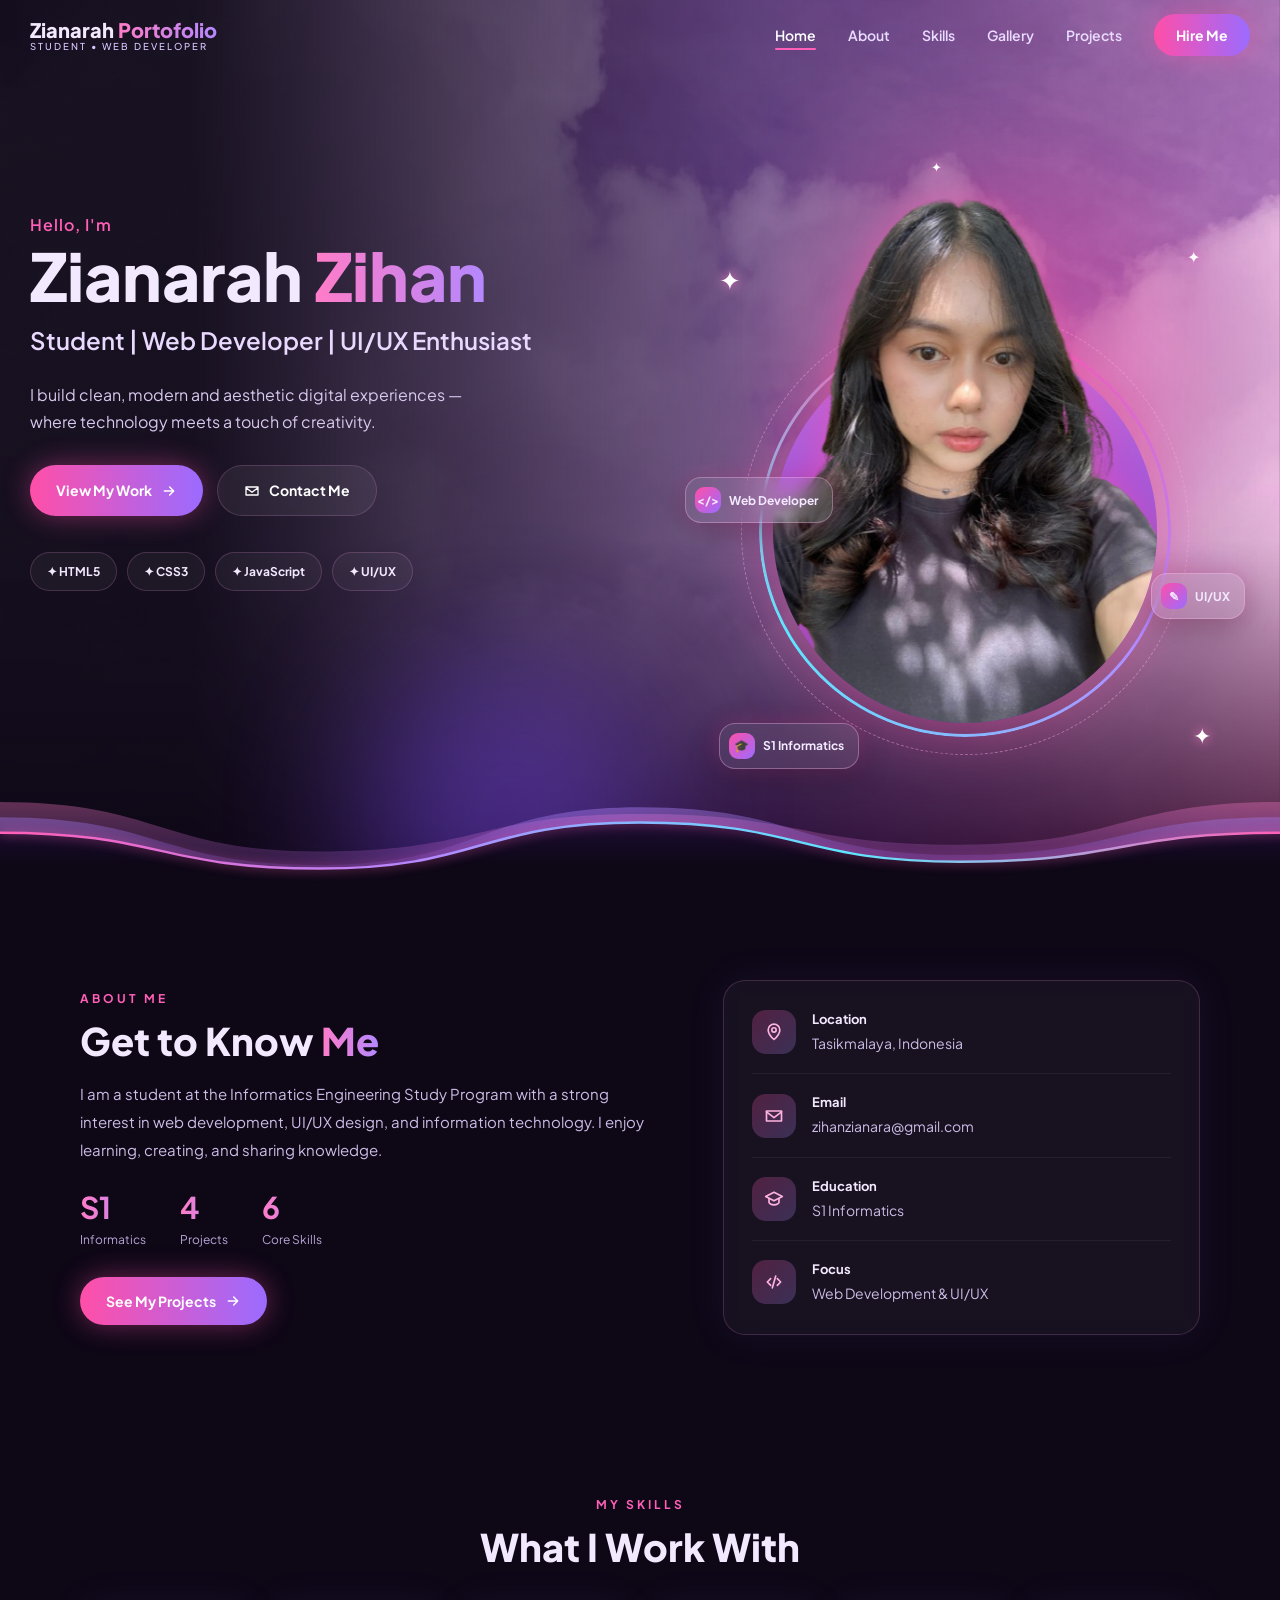
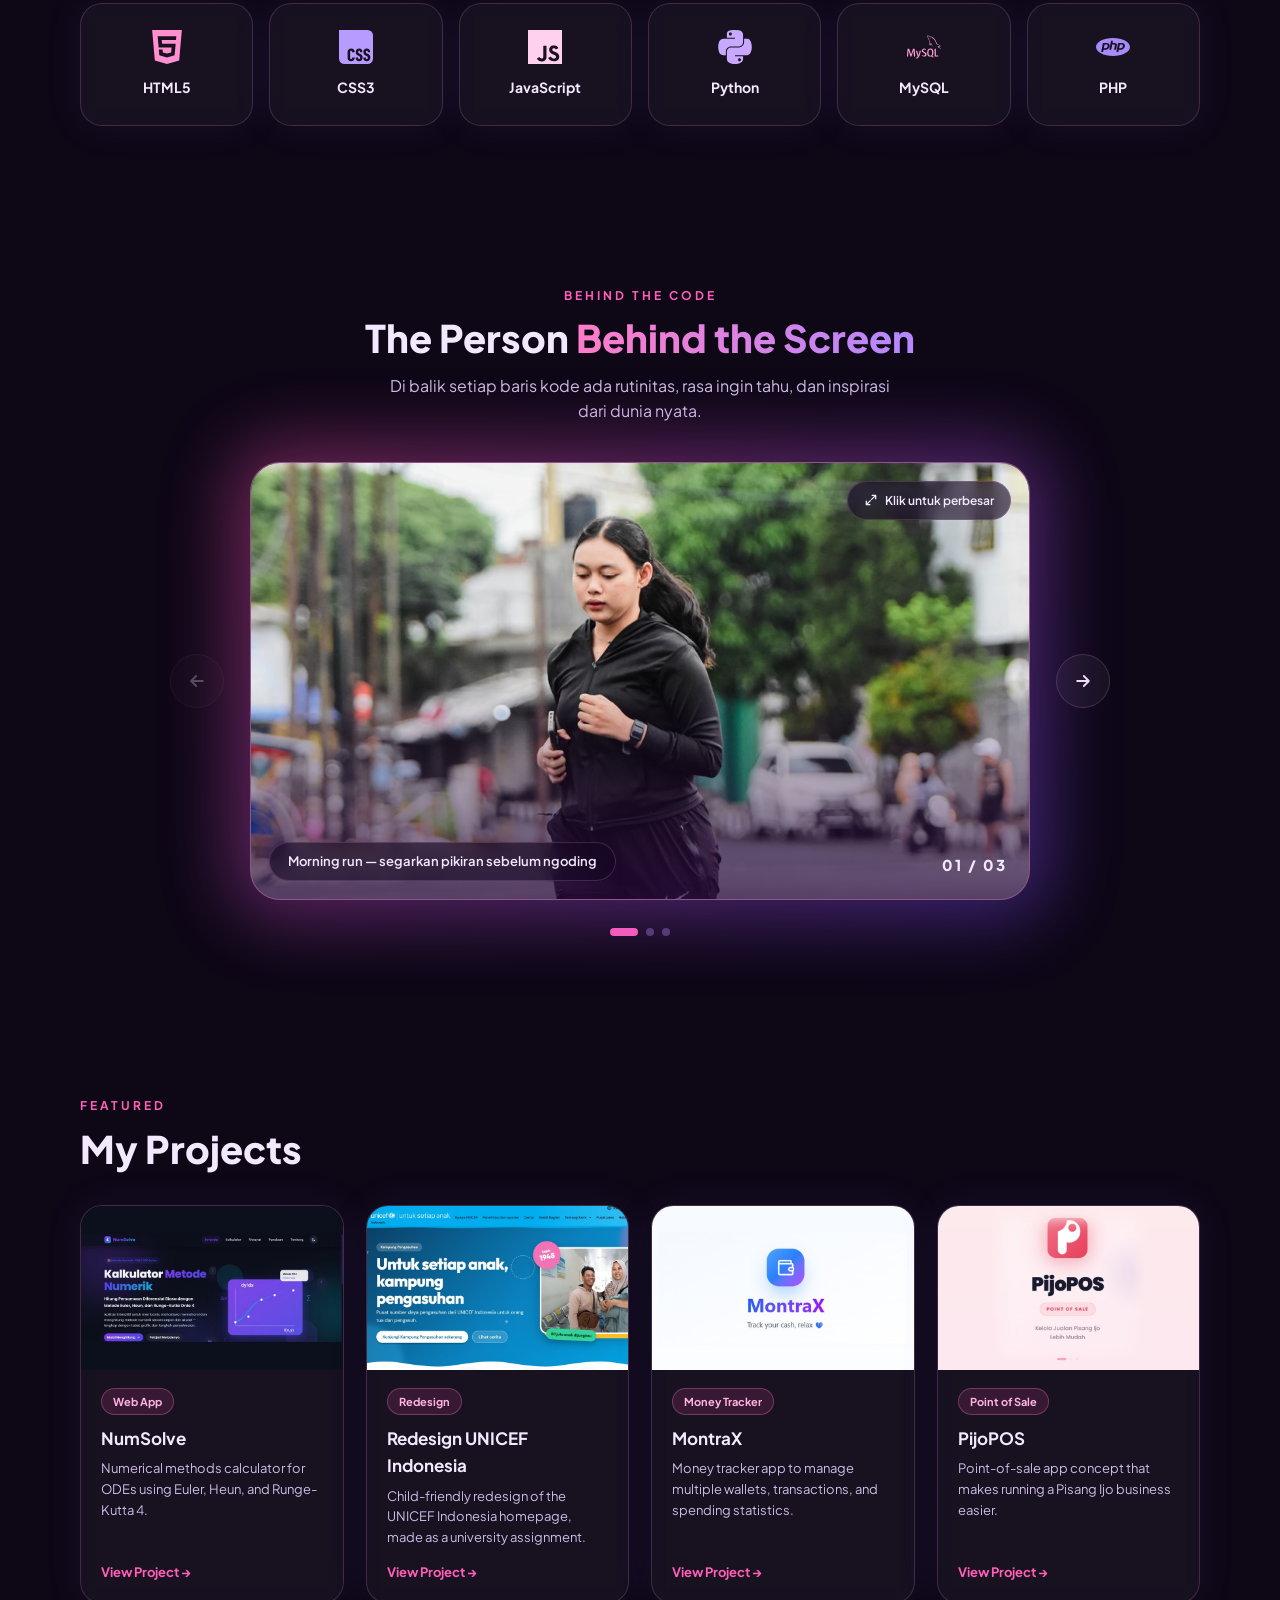
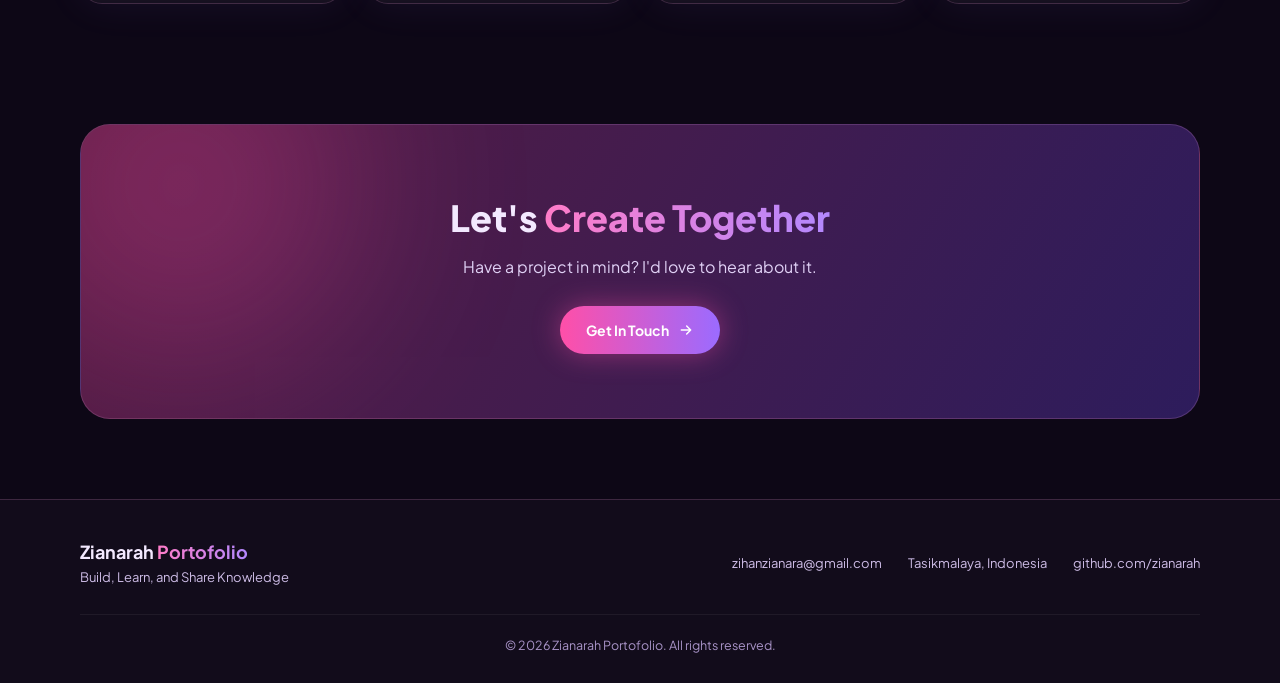
==== commit d7d83c70: "Add files via upload" ====
--- a/index.html
+++ b/index.html
@@ -83,14 +83,35 @@
             </div>
 
             <div class="zianarah_hero_image">
+                <div class="zianarah_orbit_fill"></div>
                 <div class="zianarah_ring zianarah_ring_outer"></div>
                 <div class="zianarah_ring zianarah_ring_inner"></div>
-                <img src="images/hero-zianarah.png" alt="Foto Zianarah Zihan" class="zianarah_hero_photo" data-speed="-0.05" width="433" height="577">
-            </div>
-
-        </div>
-
-        <a href="#zianarah_about" class="zianarah_scroll_hint" aria-label="Scroll ke bawah"><span></span></a>
+                <div class="zianarah_photo_clip">
+                    <img src="images/hero-zianarah.png" alt="Foto Zianarah Zihan" class="zianarah_hero_photo" data-speed="0" width="433" height="577">
+                </div>
+                <div class="zianarah_badge zianarah_badge_a"><b>&lt;/&gt;</b>Web Developer</div>
+                <div class="zianarah_badge zianarah_badge_b"><b>&#9998;</b>UI/UX</div>
+                <div class="zianarah_badge zianarah_badge_c"><b>&#127891;</b>S1 Informatics</div>
+                <span class="zianarah_spark zianarah_spark_a" aria-hidden="true">&#10022;</span>
+                <span class="zianarah_spark zianarah_spark_b" aria-hidden="true">&#10022;</span>
+                <span class="zianarah_spark zianarah_spark_c" aria-hidden="true">&#10022;</span>
+                <span class="zianarah_spark zianarah_spark_d" aria-hidden="true">&#10022;</span>
+            </div>
+
+        </div>
+
+        <!-- Pembatas gelombang elegan -->
+        <div class="zianarah_hero_wave" aria-hidden="true">
+            <svg width="0" height="0" style="position:absolute"><defs>
+                <linearGradient id="zianarah_grad_back" x1="0" y1="0" x2="0" y2="1"><stop offset="0" stop-color="#ff7cc8" stop-opacity=".34"/><stop offset="1" stop-color="#8b5cf6" stop-opacity=".12"/></linearGradient>
+                <linearGradient id="zianarah_grad_mid" x1="0" y1="0" x2="0" y2="1"><stop offset="0" stop-color="#b388ff" stop-opacity=".42"/><stop offset="1" stop-color="#3b1a78" stop-opacity=".25"/></linearGradient>
+                <linearGradient id="zianarah_grad_front" x1="0" y1="0" x2="0" y2="1"><stop offset="0" stop-color="#1d0d33"/><stop offset=".55" stop-color="#0d0716"/></linearGradient>
+                <linearGradient id="zianarah_grad_edge" gradientUnits="userSpaceOnUse" x1="0" y1="0" x2="1440" y2="0" spreadMethod="repeat"><stop offset="0" stop-color="#ff5fb7"/><stop offset=".33" stop-color="#b388ff"/><stop offset=".66" stop-color="#5ee7ff"/><stop offset="1" stop-color="#ff5fb7"/></linearGradient>
+            </defs></svg>
+            <svg class="zianarah_wave_layer zianarah_wave_back" viewBox="0 0 2880 150" preserveAspectRatio="none"><path fill="url(#zianarah_grad_back)" d="M0,34 C180,34 180,92 360,92 C540,92 540,48 720,48 C900,48 900,84 1080,84 C1260,84 1260,34 1440,34 L1440,150 L0,150 Z"/><path fill="url(#zianarah_grad_back)" transform="translate(1440 0)" d="M0,34 C180,34 180,92 360,92 C540,92 540,48 720,48 C900,48 900,84 1080,84 C1260,84 1260,34 1440,34 L1440,150 L0,150 Z"/></svg>
+            <svg class="zianarah_wave_layer zianarah_wave_mid" viewBox="0 0 2880 150" preserveAspectRatio="none"><path fill="url(#zianarah_grad_mid)" d="M0,52 C180,52 180,108 360,108 C540,108 540,40 720,40 C900,40 900,96 1080,96 C1260,96 1260,52 1440,52 L1440,150 L0,150 Z"/><path fill="url(#zianarah_grad_mid)" transform="translate(1440 0)" d="M0,52 C180,52 180,108 360,108 C540,108 540,40 720,40 C900,40 900,96 1080,96 C1260,96 1260,52 1440,52 L1440,150 L0,150 Z"/></svg>
+            <svg class="zianarah_wave_layer zianarah_wave_front" viewBox="0 0 2880 150" preserveAspectRatio="none"><path fill="url(#zianarah_grad_front)" d="M0,70 C180,70 180,112 360,112 C540,112 540,58 720,58 C900,58 900,104 1080,104 C1260,104 1260,70 1440,70 L1440,150 L0,150 Z"/><path fill="url(#zianarah_grad_front)" transform="translate(1440 0)" d="M0,70 C180,70 180,112 360,112 C540,112 540,58 720,58 C900,58 900,104 1080,104 C1260,104 1260,70 1440,70 L1440,150 L0,150 Z"/><path class="zianarah_wave_edge" d="M0,70 C180,70 180,112 360,112 C540,112 540,58 720,58 C900,58 900,104 1080,104 C1260,104 1260,70 1440,70"/><path class="zianarah_wave_edge" transform="translate(1440 0)" d="M0,70 C180,70 180,112 360,112 C540,112 540,58 720,58 C900,58 900,104 1080,104 C1260,104 1260,70 1440,70"/></svg>
+        </div>
     </section>
 
 
--- a/css/style.css
+++ b/css/style.css
@@ -139,7 +139,7 @@
 .zianarah_hero_inner {
     position: relative; z-index: 2; width: min(1220px, 100% - 48px); margin-inline: auto;
     display: grid; grid-template-columns: 1.05fr .95fr; align-items: end; gap: 20px;
-    padding-top: 90px; min-height: 100vh; min-height: 100svh;
+    padding-top: 90px; padding-bottom: clamp(66px, 9vw + 12px, 132px); min-height: 100vh; min-height: 100svh;
 }
 .zianarah_hero_text { align-self: center; padding-bottom: 60px; }
 .zianarah_intro { color: var(--zianarah-pink); font-weight: 600; letter-spacing: 1px; margin-bottom: 4px; }
@@ -153,25 +153,72 @@
 .zianarah_hero_in { opacity: 0; transform: translateY(28px); filter: blur(8px); animation: zianarah_in 1s var(--zianarah-ease) var(--d, 0s) forwards; }
 @keyframes zianarah_in { to { opacity: 1; transform: none; filter: none; } }
 
-.zianarah_hero_image { position: relative; align-self: end; justify-self: center; width: min(100%, 560px); height: min(78vh, 640px); display: flex; align-items: flex-end; justify-content: center; }
+/* Foto hero — "Neon Orbit" (ukuran mengikuti lebar/tinggi layar lewat --d) */
+.zianarah_hero_image {
+    --d: clamp(320px, min(30vw, 46vh), 420px);
+    position: relative; align-self: end; justify-self: center;
+    width: min(100%, 560px); height: calc(var(--d) * 1.5 + 70px);
+}
+.zianarah_orbit_fill {
+    position: absolute; left: 50%; bottom: 50px; width: var(--d); height: var(--d); translate: -50% 0; border-radius: 50%;
+    background: radial-gradient(circle at 50% 30%, #ff7cc8, #a24bd6 55%, #4b1f8f);
+    box-shadow: 0 0 70px rgba(255, 79, 168, .55), inset 0 0 50px rgba(255, 255, 255, .18);
+    animation: zianarah_glow 5s ease-in-out infinite;
+}
+@keyframes zianarah_glow { 50% { box-shadow: 0 0 100px rgba(255, 79, 168, .75), inset 0 0 60px rgba(255, 255, 255, .24); } }
+.zianarah_ring { position: absolute; left: 50%; border-radius: 50%; translate: -50% 0; aspect-ratio: 1; }
+.zianarah_ring_inner {
+    z-index: 1; width: calc(var(--d) + 28px); bottom: 36px; padding: 3px;
+    background: conic-gradient(from 0deg, #ff4fa8, #b388ff, #5ee7ff, #ff4fa8);
+    -webkit-mask: linear-gradient(#000 0 0) content-box, linear-gradient(#000 0 0);
+    -webkit-mask-composite: xor; mask-composite: exclude;
+    animation: zianarah_spin 8s linear infinite;
+}
+.zianarah_ring_outer { z-index: 1; width: calc(var(--d) + 64px); bottom: 18px; border: 1.5px dashed rgba(255, 170, 230, .45); animation: zianarah_spin 60s linear infinite reverse; }
+@keyframes zianarah_spin { to { transform: rotate(360deg); } }
+
+.zianarah_photo_clip {
+    position: absolute; z-index: 2; left: 50%; bottom: 50px; width: var(--d); height: calc(var(--d) * 1.45); translate: -50% 0;
+    border-radius: 0 0 calc(var(--d) / 2) calc(var(--d) / 2); overflow: hidden;
+}
 .zianarah_hero_photo {
-    position: relative; z-index: 2; height: 100%; width: auto; max-width: none;
-    -webkit-mask-image: linear-gradient(90deg, transparent 0, #000 5%, #000 95%, transparent 100%);
-    mask-image: linear-gradient(90deg, transparent 0, #000 5%, #000 95%, transparent 100%);
-    filter: drop-shadow(0 0 40px rgba(255, 79, 168, .45));
-    opacity: 0; transform: translateY(60px) scale(.96);
-    animation: zianarah_photo 1.3s var(--zianarah-ease) .3s forwards; will-change: transform;
+    position: absolute; bottom: 0; left: 50%; width: calc(var(--d) * 1.05); height: auto; max-width: none;
+    translate: -50% 0 !important;
+    filter: drop-shadow(0 0 16px rgba(255, 79, 168, .4));
+    opacity: 0; transform: translateY(50px) scale(.96);
+    animation: zianarah_photo 1.3s var(--zianarah-ease) .3s forwards;
 }
 @keyframes zianarah_photo { to { opacity: 1; transform: none; } }
-.zianarah_ring { position: absolute; border-radius: 50%; left: 50%; top: 50%; translate: -50% -56%; border: 1.5px solid rgba(255, 140, 220, .4); }
-.zianarah_ring_inner { width: 86%; aspect-ratio: 1; box-shadow: 0 0 60px rgba(255, 79, 168, .35) inset; animation: zianarah_pulse 5s ease-in-out infinite; }
-.zianarah_ring_outer { width: 100%; aspect-ratio: 1; border-style: dashed; opacity: .5; animation: zianarah_spin 60s linear infinite; }
-@keyframes zianarah_pulse { 50% { transform: scale(1.04); box-shadow: 0 0 90px rgba(255, 79, 168, .5) inset; } }
-@keyframes zianarah_spin { to { transform: rotate(360deg); } }
-
-.zianarah_scroll_hint { position: absolute; z-index: 3; left: 50%; bottom: 22px; width: 24px; height: 40px; margin-left: -12px; border: 2px solid rgba(255, 255, 255, .45); border-radius: 14px; }
-.zianarah_scroll_hint span { position: absolute; left: 50%; top: 7px; width: 4px; height: 8px; margin-left: -2px; border-radius: 3px; background: var(--zianarah-pink); animation: zianarah_wheel 1.8s infinite; }
-@keyframes zianarah_wheel { 0% { opacity: 1; transform: translateY(0); } 100% { opacity: 0; transform: translateY(14px); } }
+
+.zianarah_badge {
+    position: absolute; z-index: 4; display: flex; align-items: center; gap: 8px; white-space: nowrap;
+    padding: 9px 14px 9px 9px; border-radius: 16px; font-size: 12px; font-weight: 700;
+    background: rgba(255, 255, 255, .08); border: 1px solid rgba(255, 190, 240, .35);
+    backdrop-filter: blur(10px); -webkit-backdrop-filter: blur(10px);
+    box-shadow: 0 10px 30px rgba(0, 0, 0, .25), 0 0 22px rgba(255, 79, 168, .25);
+    animation: zianarah_bob 6s ease-in-out infinite;
+}
+.zianarah_badge b { display: grid; place-items: center; width: 26px; height: 26px; border-radius: 9px; font-size: 12px; background: linear-gradient(135deg, #ff4fa8, #9b6bff); }
+.zianarah_badge_a { left: 0; bottom: calc(50px + var(--d) * .52); }
+.zianarah_badge_b { right: 0; bottom: calc(50px + var(--d) * .27); animation-delay: -2s; }
+.zianarah_badge_c { left: 6%; bottom: 4px; animation-delay: -4s; }
+@keyframes zianarah_bob { 50% { transform: translateY(-10px); } }
+.zianarah_spark { position: absolute; z-index: 3; color: #fff; text-shadow: 0 0 12px #ff7cc8; animation: zianarah_twinkle 3s ease-in-out infinite; }
+.zianarah_spark_a { left: 6%; bottom: calc(50px + var(--d) * 1.1); font-size: 26px; }
+.zianarah_spark_b { right: 8%; bottom: calc(50px + var(--d) * 1.18); font-size: 16px; animation-delay: -1s; }
+.zianarah_spark_c { right: 6%; bottom: 20px; font-size: 22px; animation-delay: -2s; }
+.zianarah_spark_d { left: 44%; bottom: calc(50px + var(--d) * 1.42); font-size: 13px; animation-delay: -.5s; }
+@keyframes zianarah_twinkle { 50% { opacity: .35; transform: scale(.7) rotate(25deg); } }
+
+
+/* Pembatas gelombang di bawah hero */
+.zianarah_hero_wave { position: absolute; z-index: 5; left: 0; right: 0; bottom: -1px; height: clamp(60px, 10vw, 132px); overflow: hidden; pointer-events: none; }
+.zianarah_wave_layer { position: absolute; left: 0; bottom: 0; width: 200%; height: 100%; }
+.zianarah_wave_back { animation: zianarah_drift 80s linear infinite reverse; }
+.zianarah_wave_mid { animation: zianarah_drift 55s linear infinite; }
+.zianarah_wave_front { animation: zianarah_drift 38s linear infinite reverse; }
+.zianarah_wave_edge { fill: none; stroke: url(#zianarah_grad_edge); stroke-width: 2.5; vector-effect: non-scaling-stroke; filter: drop-shadow(0 0 6px rgba(255, 95, 183, .9)); }
+@keyframes zianarah_drift { to { transform: translateX(-50%); } }
 
 /* ---------- Sections ---------- */
 .zianarah_about, .zianarah_skills, .zianarah_gallery, .zianarah_projects { padding: 80px 0; position: relative; }
@@ -310,10 +357,9 @@
     .zianarah_hero_text h1 { white-space: normal; }
     .zianarah_hero_text h3 { font-size: clamp(14px, 4.2vw, 20px); overflow-wrap: anywhere; }
     .zianarah_about_inner { grid-template-columns: minmax(0, 1fr); }
-    .zianarah_hero_image { height: 460px; }
+    .zianarah_hero_image { --d: clamp(240px, 74vw, 320px); width: 100%; }
     .zianarah_hero_tint { background: linear-gradient(180deg, rgba(13, 7, 22, .9) 10%, rgba(60, 15, 80, .55) 60%, rgba(255, 80, 170, .2)), linear-gradient(0deg, #0d0716 2%, transparent 40%); }
-    .zianarah_scroll_hint { display: none; }
-
+    
     .zianarah_about_inner { grid-template-columns: 1fr; }
     .zianarah_about, .zianarah_skills, .zianarah_gallery, .zianarah_projects { padding: 60px 0; }
     .zianarah_reveal_right { transform: translateY(46px); }
